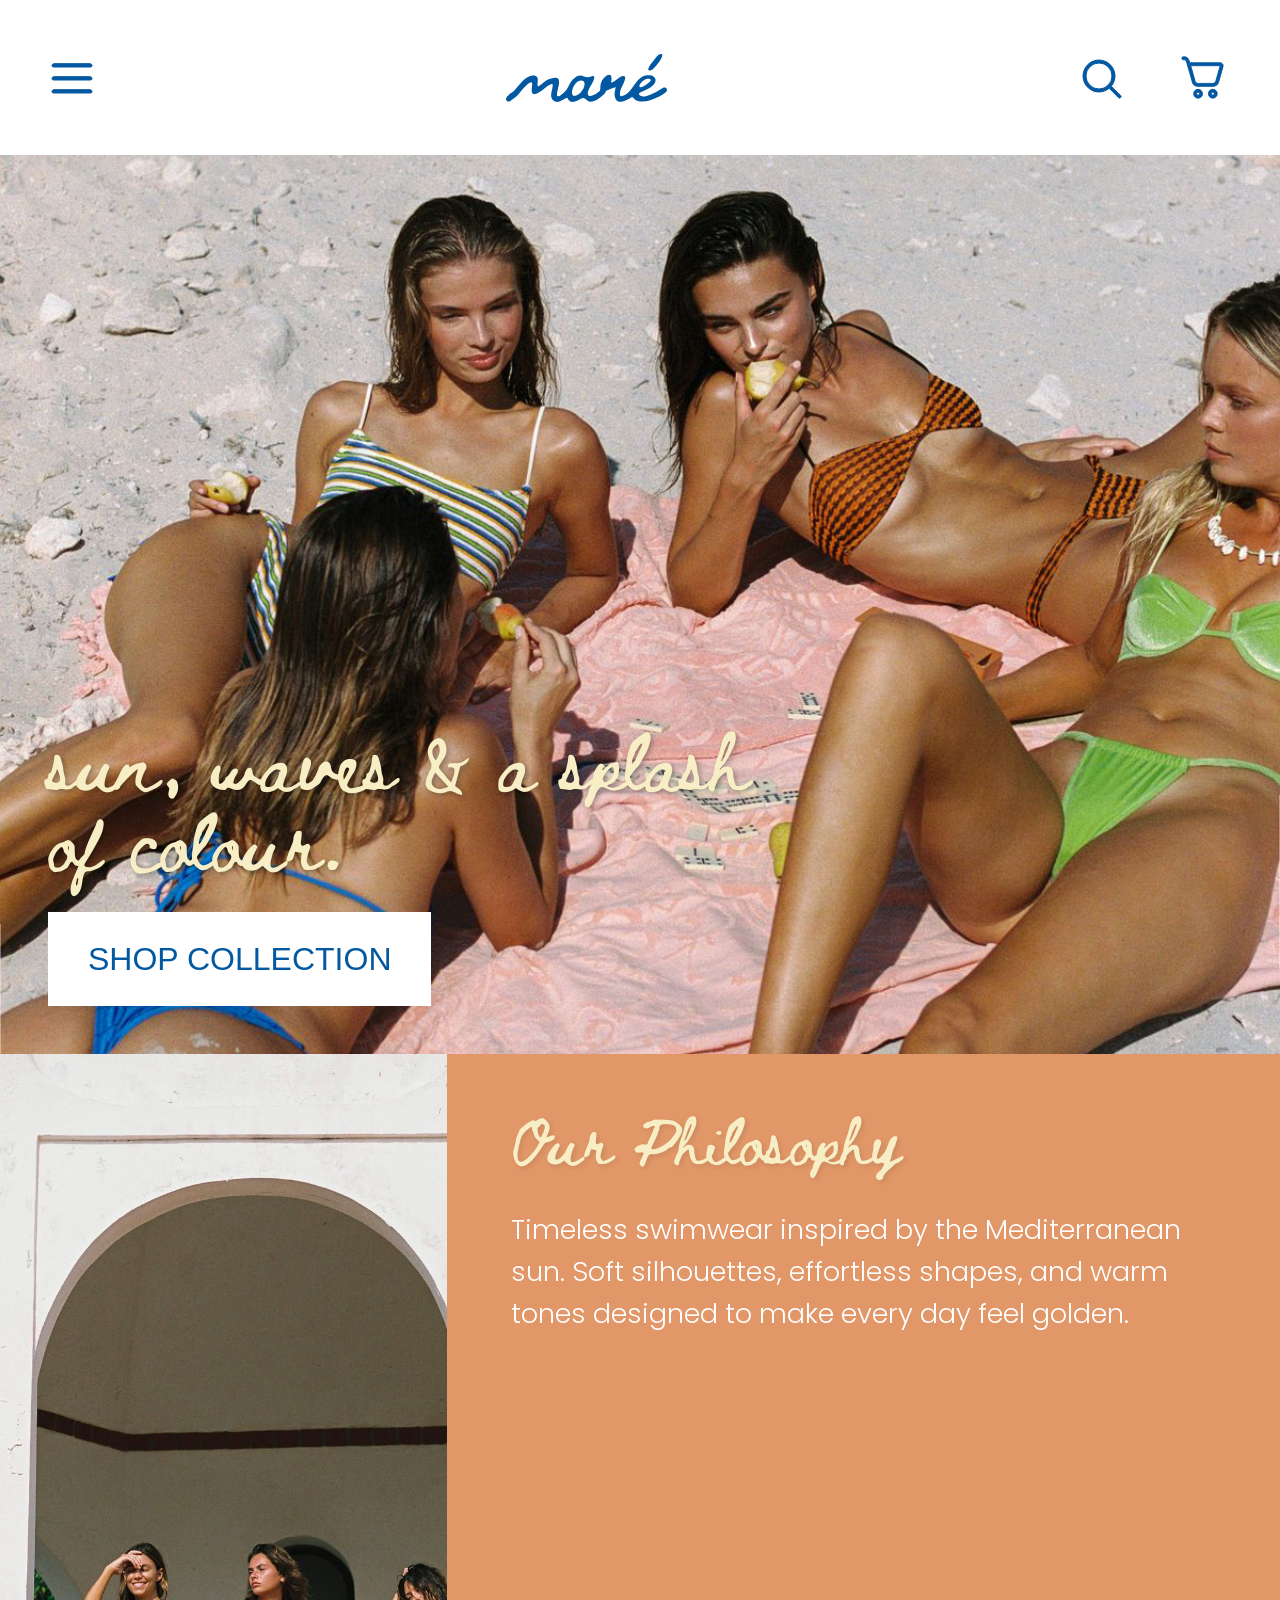
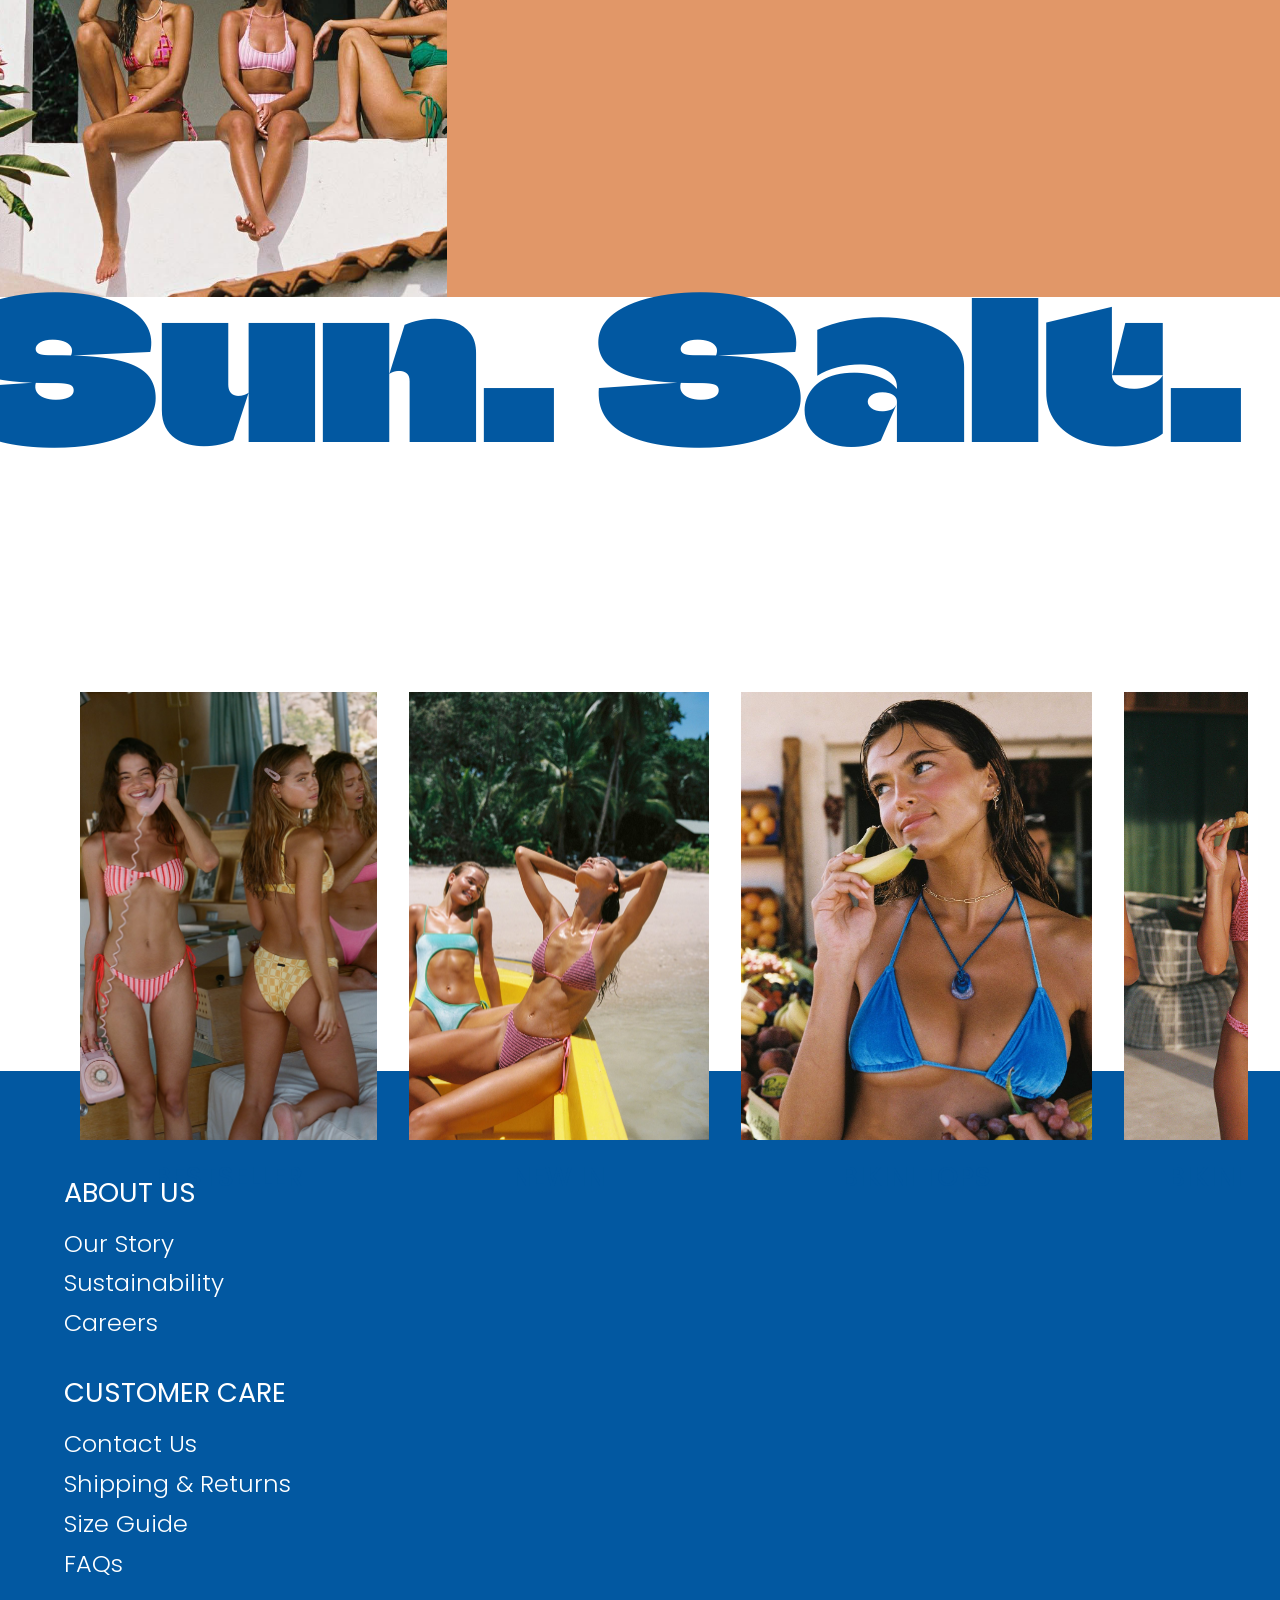
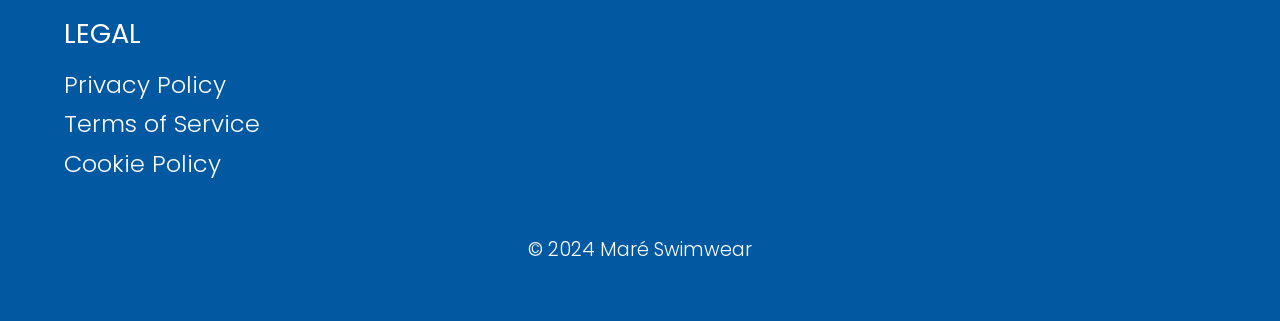
==== index.html @ b2af58e5 "fixed layout landing page + interactive burger menu" ====
<!doctype html>
<html lang="en">
  <head>
    <meta charset="UTF-8" />
    <meta name="viewport" content="width=device-width, initial-scale=1.0" />
    <title>Maré Swimwear</title>

    <!-- CSS Stylesheets -->
    <link rel="stylesheet" href="CSS/main.css" />
    <link rel="stylesheet" href="CSS/pages/home.css" />
    <link rel="stylesheet" href="CSS/pages/product.css" />
    <link rel="stylesheet" href="CSS/pages/shopping-cart.css" />
    <link rel="stylesheet" href="CSS/responsive design/tablet.css" />
    <link rel="stylesheet" href="CSS/responsive design/desktop.css" />

    <!-- JavaSript -->
    <script src="JavaScript/main.js" defer></script>

    <!-- Google Fonts -->
    <link rel="preconnect" href="https://fonts.googleapis.com" />
    <link rel="preconnect" href="https://fonts.gstatic.com" crossorigin />
    <link
      href="https://fonts.googleapis.com/css2?family=Beth+Ellen&family=Climate+Crisis:YEAR@1979&family=Poppins:ital,wght@0,100;0,200;0,300;0,400;0,500;0,600;0,700;0,800;0,900;1,100;1,200;1,300;1,400;1,500;1,600;1,700;1,800;1,900&display=swap"
      rel="stylesheet"
    />
  </head>

  <body>
    <header>
      <nav class="navigation-bar">
        <!-- left: burger menu icon -->
        <ul class="nav-left">
          <li>
            <a href="javascript:void(0)" onclick="openNav()">
              <img src="icons /burger-menu.svg" alt="menu-icon" />
            </a>
          </li>
        </ul>

        <!-- center: logo -->
        <a href="index.html" class="logo">
          <img src="Images/maré-logotype.svg" alt="logo" />
        </a>

        <!-- right: shopping cart & search function -->
        <ul class="nav-right">
          <li>
            <a href="search.html"
              ><img src="icons /search-lense.svg" alt="search-icon"
            /></a>
          </li>
          <li>
            <a href="shopping-bag.html"
              ><img
                src="icons /shopping-cart.svg"
                alt="shopping-cart-icon"
                class="shopping-cart-icon"
            /></a>
          </li>
        </ul>
      </nav>

      <!-- MENU OVERLAY https://www.w3schools.com/howto/howto_js_fullscreen_overlay.asp -->
      <div class="menu-dim-layer"></div>
      <div id="menuOverlay" class="menu-overlay">
        <!-- Close Button -->
        <a href="javascript:void(0)" class="close-nav" onclick="closeNav()">
          <img src="icons /x-icon.svg" alt="close menu" class="close-icon" />
        </a>

        <!-- Overlay Content -->
        <div class="menu-overlay-content">
          <a href="#" class="overlay-menu">NEW ARRIVALS</a>

          <a href="#" class="overlay-menu"
            >SHOP
            <img
              src="icons /chevron-down.svg"
              alt="chevron-down"
              class="chevron-toggle"
            />
          </a>
          <div class="submenu">
            <a href="#">Bikini Tops</a>
            <a href="#">Bikini Bottoms</a>
            <a href="#">Onepieces</a>
          </div>
          <a href="#" class="overlay-menu"
            >COLLECTIONS
            <img
              src="icons /chevron-down.svg"
              alt="chevron-down"
              class="chevron-toggle"
            />
          </a>
          <div class="submenu">
            <a href="#">Summer 2026</a>
            <a href="#">Beach Essetials</a>
            <a href="#">Coastal Classics</a>
          </div>
        </div>
      </div>
    </header>

    <main>
      <!-- Hero Section -->
      <section class="hero-container">
        <img
          src="Images/beach-picnic.png"
          alt="main-background"
          class="main-image"
        />
        <div class="hero-overlay">
          <h1>
            sun, waves & a splash <br />
            of colour.
          </h1>
          <button>SHOP COLLECTION</button>
        </div>
      </section>

      <!-- About Section -->
      <section class="about-section">
        <div class="about-container">
          <div class="about-image">
            <img src="Images/about-section.png" alt="about-image" />
          </div>
          <div class="about-text">
            <h2>Our Philosophy</h2>
            <p1>
              Timeless swimwear inspired by the Mediterranean sun. Soft
              silhouettes, effortless shapes, and warm tones designed to make
              every day feel golden.
            </p1>
          </div>
        </div>
      </section>

      <!-- Product Categories -->
      <section class="product-essentials">
        <h3>Sun. Salt. Serenity.</h3>
        <ul class="category-list">
          <li class="category-item">
            <a href="#" class="category-link">
              <img
                src="Images/besteseller.jpg"
                alt="bestseller"
                class="category-image"
              />
              <span class="category-title">BESTSELLER</span>
            </a>
          </li>
          <li class="category-item">
            <a href="#" class="category-link">
              <img
                src="Images/new-in.jpg"
                alt="new-in"
                class="category-image"
              />
              <span class="category-title">NEW IN</span>
            </a>
          </li>

          <li class="category-item">
            <a href="#" class="category-link">
              <img
                src="Images/bikini-top.jpg"
                alt="bikini-tops"
                class="category-image"
              />
              <span class="category-title">BIKINI TOPS</span>
            </a>
          </li>

          <li class="category-item">
            <a href="#" class="category-link">
              <img
                src="Images/bikini-bottom.jpg"
                alt="bikini-bottoms"
                class="category-image"
              />
              <span class="category-title">BIKINI BOTTOMS</span>
            </a>
          </li>

          <li class="category-item">
            <a href="#" class="category-link">
              <img
                src="Images/onepiece.jpg"
                alt="onepieces"
                class="category-image"
              />
              <span class="category-title">ONEPIECES</span>
            </a>
          </li>
        </ul>
      </section>
    </main>

    <footer>
      <!-- Footer Menu -->
      <section class="footer-menu">
        <h4>ABOUT US</h4>
        <ul class="footer-links">
          <li><a href="#">Our Story</a></li>
          <li><a href="#">Sustainability</a></li>
          <li><a href="#">Careers</a></li>
        </ul>

        <h5>CUSTOMER CARE</h5>
        <ul class="footer-links">
          <li><a href="#">Contact Us</a></li>
          <li><a href="#">Shipping & Returns</a></li>
          <li><a href="#">Size Guide</a></li>
          <li><a href="#">FAQs</a></li>
        </ul>

        <h6>LEGAL</h6>
        <ul class="footer-links">
          <li><a href="#">Privacy Policy</a></li>
          <li><a href="#">Terms of Service</a></li>
          <li><a href="#">Cookie Policy</a></li>
        </ul>
      </section>

      <!-- Copyrights -->
      <section class="copyright-section">
        <p>&copy; 2024 Maré Swimwear</p>
      </section>
    </footer>
  </body>
</html>
---- CSS/main.css ----
/* TYPEPOGRAPHY */
body {
  font-family: "Poppins", sans-serif;
  font-weight: 300;
  font-style: normal;
  padding: 0;
  margin: 0;
  font-size: 1.7rem;
}

/* headings */
h1,
h2 {
  font-family: "Beth Ellen", cursive;
  font-weight: 400;
  font-style: normal;
  color: #f7eec5;
  font-size: 3rem;
}

h3 {
  font-family: "climate crisis";
  font-weight: 400;
  font-style: normal;
  color: #0258a1;
  font-size: 15vw;
  left: -6.3vw;
  position: relative;
  text-align: center;
  text-wrap: nowrap;
}

h4,
h5,
h6 {
  font-family: "Poppins", sans-serif;
  font-weight: 400;
  font-style: normal;
  font-size: 1.7rem;
  margin-bottom: 0.75rem;
}

h5,
h6 {
  margin-top: 2rem;
}
/* BUTTON STYLES */
button {
  padding: 1.8rem 2.5rem;
  font-size: 2rem;
  background-color: #ffffff;
  color: #0258a1;
  font-weight: 500;
  border-style: none;
}

button:hover {
  background-color: #0258a1;
  color: #ffffff;
  transition: 0.2s ease-in;
}

/* HEADER SECTION */
header {
  background-color: #ffffff;
  padding: 0;
  margin: 0;
  position: sticky;
  top: 0;
  z-index: 100; /* ensures header stays on top of other content when scrolling */
}

/* NAVIGATION MENU */
.navigation-bar {
  display: flex;
  justify-content: space-between;
  align-items: center;
  background-color: #ffffff;
  padding: 3rem 3rem;
}
/* menu overlay */
.menu-overlay {
  position: fixed;
  width: 0; /* start: not visible */
  height: 100%;
  top: 0;
  left: 0;
  background-color: white; /* background turns dark */
  transition: 0.4s; /* smooth slide */
  z-index: 1000; /* keeps overlay over content */
  overflow-x: hidden;
  padding-top: 3rem;
}
.menu-overlay.open {
  width: 35vw;
  height: 100%;
}
/* dim layer when menu opened */
.menu-dim-layer {
  position: fixed;
  top: 0;
  left: 0;
  width: 100%;
  height: 100%;
  background-color: rgba(255, 255, 255, 0.8);
  z-index: 900;
  opacity: 0;
  transition: opacity 0.3s ease-in-out;
  pointer-events: none;
}
.menu-dim-layer.active {
  opacity: 1;
}

.menu-overlay-content a {
  display: flex;
  justify-content: left;
  gap: 0.5rem;
  color: #0258a1;
  font-size: 2rem;
  text-decoration: none;
  text-align: none;
  margin-left: 4rem;
  margin-top: 1.2rem;
  transition: color 0.2s ease-in-out;
}
.submenu {
  display: none;
  margin-left: 2rem;
}

.submenu.open {
  display: block;
}

.chevron-toggle {
  transition: transform 0.3s ease;
  transform: rotate(0deg);
}

.chevron-toggle.chevron-up {
  transform: rotate(180deg);
}

.submenu a {
  font-size: 1.7rem;
}
.close-nav {
  position: absolute;
  top: 2rem;
  right: 2rem;
}

.close-icon {
  width: 2rem;
  height: 2rem;
}

/* LOGO */
.logo {
  display: flex;
  align-items: center;
}
.logo img {
  height: 3rem;
}

.nav-left,
.nav-right {
  list-style-type: none;
  align-items: center;
  display: flex;
  margin: 0;
  padding: 0;
}

.nav-right {
  gap: 3rem;
}

/* icon size */
nav ul li a img {
  height: 3rem;
  width: 3rem;
  display: block;
}

.shopping-cart-icon {
  height: 3.7rem;
  width: 3.7rem;
}

/* FOOTER SECTION */
footer {
  background-color: #0258a1;
  color: #ffffff;
  display: flex;
  flex-direction: column;
  padding: 5%;
  text-align: justify;
  font-size: 1.4rem;
}

/* footer links */
.footer-links {
  list-style-type: none;
  padding: 0;
  margin: 0.5rem 0;
  font-size: 1.5rem;
}
.footer-links li {
  margin: 0.3rem 0;
}
.footer-links a {
  color: #ffffff;
  text-decoration: none;
}
.footer-links a:hover {
  color: #e19768;
  transition: 0.2s ease-in;
}

/* copyright section */
.copyright-section {
  display: flex;
  justify-content: center;
  align-items: center;
  margin-top: 3vh;
  margin-bottom: -3vh;
  font-size: 1.2rem;
  color: #ffffff;
}
---- CSS/pages/home.css ----
/* HERO SECTION */
.hero-container {
  position: relative;
  width: 100vw;
  height: auto;
}

.hero-container img {
  width: 100%;
  height: auto;
  object-fit: cover;
  display: block;
}

/* Hero text overlay */
.hero-overlay {
  position: absolute;
  bottom: 3rem;
  left: 3rem;
  display: flex;
  flex-direction: column;
  align-items: flex-start;
}
.hero-overlay h1 {
  font-size: 3.7rem;
  margin-top: 0;
  margin-bottom: 2rem;
  line-height: 5rem;
  text-shadow: 2px 2px 5px rgba(0, 0, 0, 0.3);
}

/* ABOUT SECTION */
.about-section {
  background-color: #e19768;
  text-align: left;
  color: #ffffff;
}
.about-container {
  display: flex;
  flex-direction: row;
  gap: 2rem;
  flex-wrap: nowrap;
  height: 843px;
}

.about-image img {
  width: 100%;
  height: 100%;
  display: block;
  object-fit: cover;
}

.about-text {
  display: flex;
  flex-direction: column;
  width: 69%;
  margin: 2rem 4rem 2rem 2rem;
}

.about-text h2 {
  margin-top: 0;
  margin-bottom: 1rem;
  font-size: 3rem;
  text-shadow: 2px 2px 5px rgba(0, 0, 0, 0.1);
}

.about-text p {
  font-size: 2rem;
  line-height: 1.4rem;
}

/* PRODUCT ESSENTIALS SECTION */
.product-essentials {
  padding: 0 2rem;
  height: 834px;
}
.product-essentials h3 {
  text-align: center;
  margin-top: -3.75rem;
  z-index: 10;
}
.category-list {
  display: flex;
  flex-direction: row;
  align-items: center;
  gap: 1rem;

  overflow-x: auto;
  scroll-behavior: smooth; /* adds horizontal scroll behaviour */
}

.category-item img {
  width: auto;
  height: 28rem;
  margin: 0.5rem;
}

/* category items */
.category-item {
  text-align: center;
  list-style: none;
  flex: 0 0 auto;
}

/* category item subheads */
.category-item a {
  text-decoration: none;
  color: #0258a1;
  font-weight: 500;
  font-size: 1.7rem;

  display: flex;
  flex-direction: column;
  align-items: center;
  text-align: center;
}
.category-item a:hover {
  color: #e19768;
  text-decoration: none;
  transition: 0.2s ease-in;
}

.category-title {
  margin-top: 0.5rem;
  display: block;
}
---- CSS/responsive design/tablet.css ----
/* @media screen and (max-width: 768px) {
}
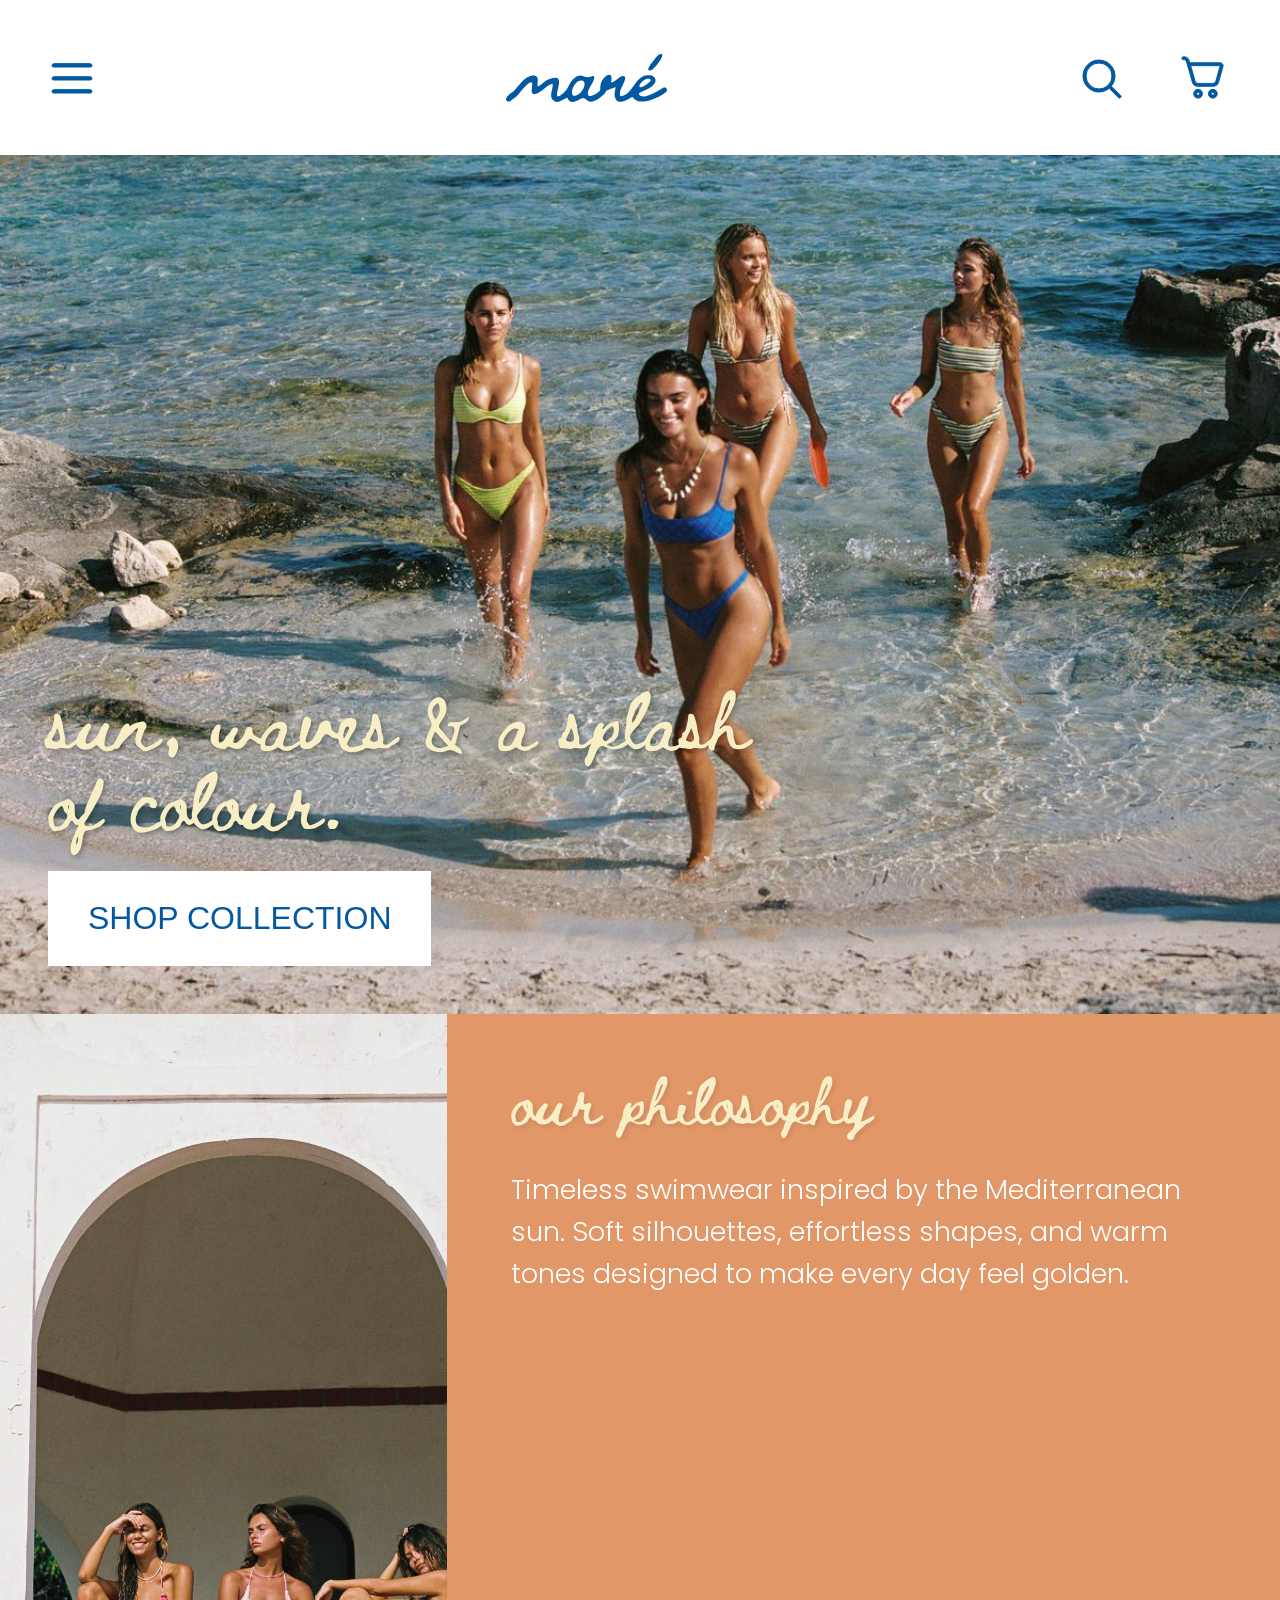
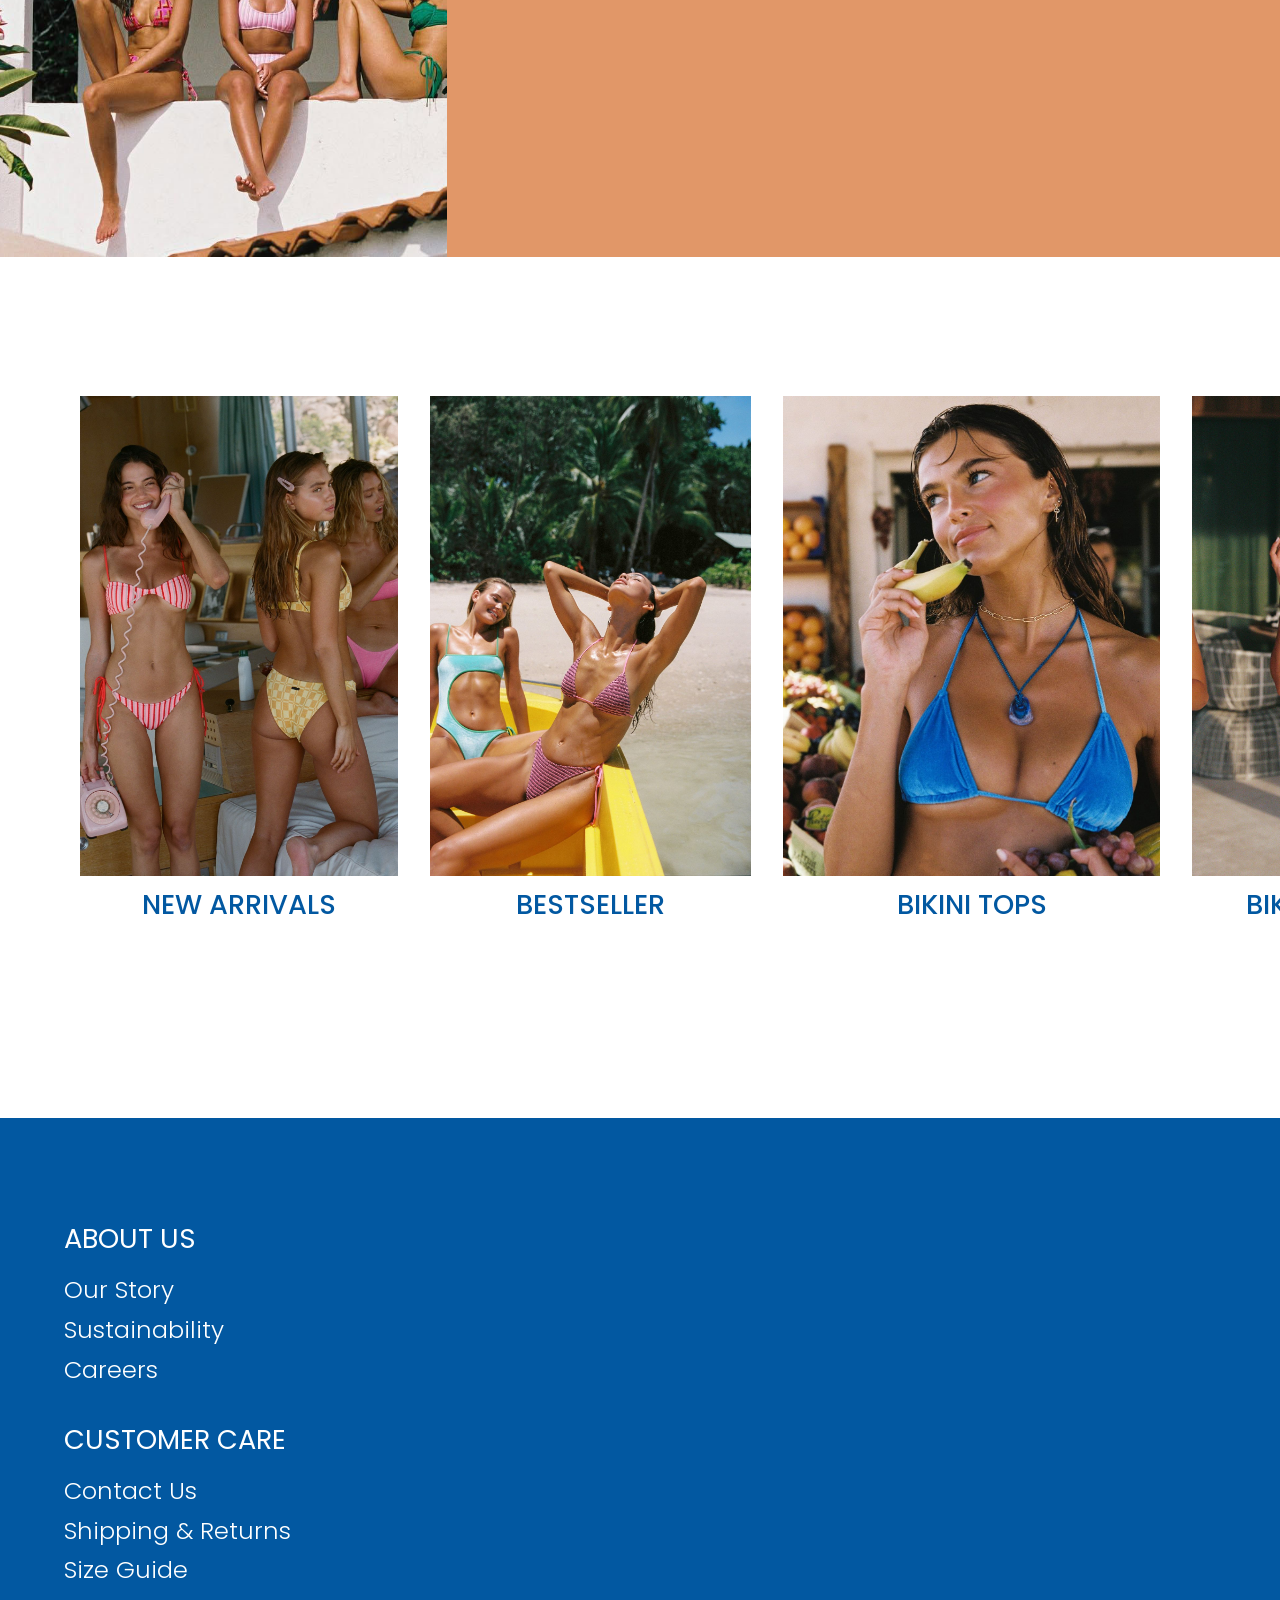
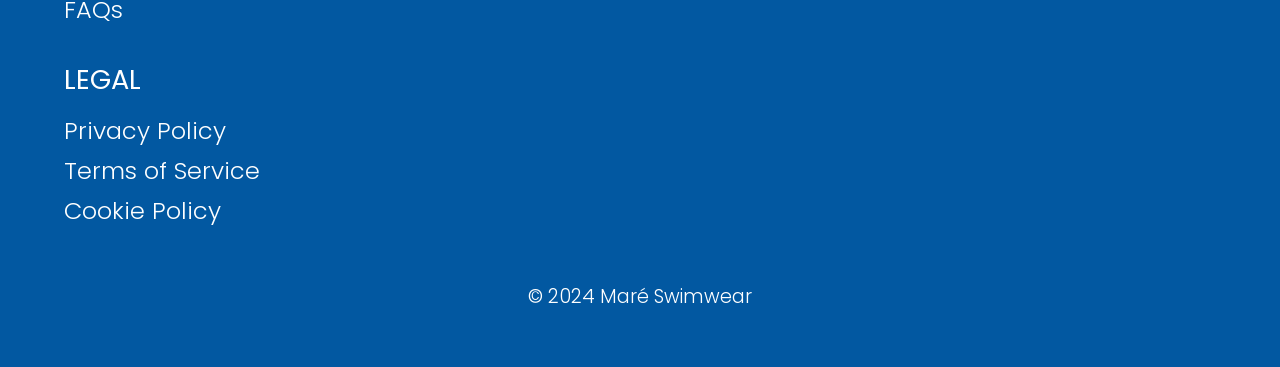
==== commit 99a4f7d3: "h3 deleted for simpler design" ====
--- a/index.html
+++ b/index.html
@@ -71,7 +71,7 @@
         <!-- Overlay Content -->
         <div class="menu-overlay-content">
           <a href="#" class="overlay-menu">NEW ARRIVALS</a>
-
+          <a href="#" class="overlay-menu">BESTSELLER</a>
           <a href="#" class="overlay-menu"
             >SHOP
             <img
@@ -106,7 +106,7 @@
       <!-- Hero Section -->
       <section class="hero-container">
         <img
-          src="Images/beach-picnic.png"
+          src="Images/hero-section3.jpg"
           alt="main-background"
           class="main-image"
         />
@@ -126,7 +126,7 @@
             <img src="Images/about-section.png" alt="about-image" />
           </div>
           <div class="about-text">
-            <h2>Our Philosophy</h2>
+            <h2>our philosophy</h2>
             <p1>
               Timeless swimwear inspired by the Mediterranean sun. Soft
               silhouettes, effortless shapes, and warm tones designed to make
@@ -138,18 +138,7 @@
 
       <!-- Product Categories -->
       <section class="product-essentials">
-        <h3>Sun. Salt. Serenity.</h3>
         <ul class="category-list">
-          <li class="category-item">
-            <a href="#" class="category-link">
-              <img
-                src="Images/besteseller.jpg"
-                alt="bestseller"
-                class="category-image"
-              />
-              <span class="category-title">BESTSELLER</span>
-            </a>
-          </li>
           <li class="category-item">
             <a href="#" class="category-link">
               <img
@@ -157,7 +146,17 @@
                 alt="new-in"
                 class="category-image"
               />
-              <span class="category-title">NEW IN</span>
+              <span class="category-title">NEW ARRIVALS</span>
+            </a>
+          </li>
+          <li class="category-item">
+            <a href="#" class="category-link">
+              <img
+                src="Images/bestseller.jpg"
+                alt="bestseller"
+                class="category-image"
+              />
+              <span class="category-title">BESTSELLER</span>
             </a>
           </li>
 
--- a/CSS/main.css
+++ b/CSS/main.css
@@ -16,18 +16,6 @@
   font-style: normal;
   color: #f7eec5;
   font-size: 3rem;
-}
-
-h3 {
-  font-family: "climate crisis";
-  font-weight: 400;
-  font-style: normal;
-  color: #0258a1;
-  font-size: 15vw;
-  left: -6.3vw;
-  position: relative;
-  text-align: center;
-  text-wrap: nowrap;
 }
 
 h4,
--- a/CSS/pages/home.css
+++ b/CSS/pages/home.css
@@ -72,13 +72,10 @@
 /* PRODUCT ESSENTIALS SECTION */
 .product-essentials {
   padding: 0 2rem;
+  width: 100vw;
   height: 834px;
 }
-.product-essentials h3 {
-  text-align: center;
-  margin-top: -3.75rem;
-  z-index: 10;
-}
+
 .category-list {
   display: flex;
   flex-direction: row;
@@ -91,8 +88,12 @@
 
 .category-item img {
   width: auto;
-  height: 28rem;
-  margin: 0.5rem;
+  height: 30rem;
+  margin-left: 0.5rem;
+  margin-right: 0.5rem;
+  margin-top: 7rem;
+  align-items: center;
+  align-content: center;
 }
 
 /* category items */
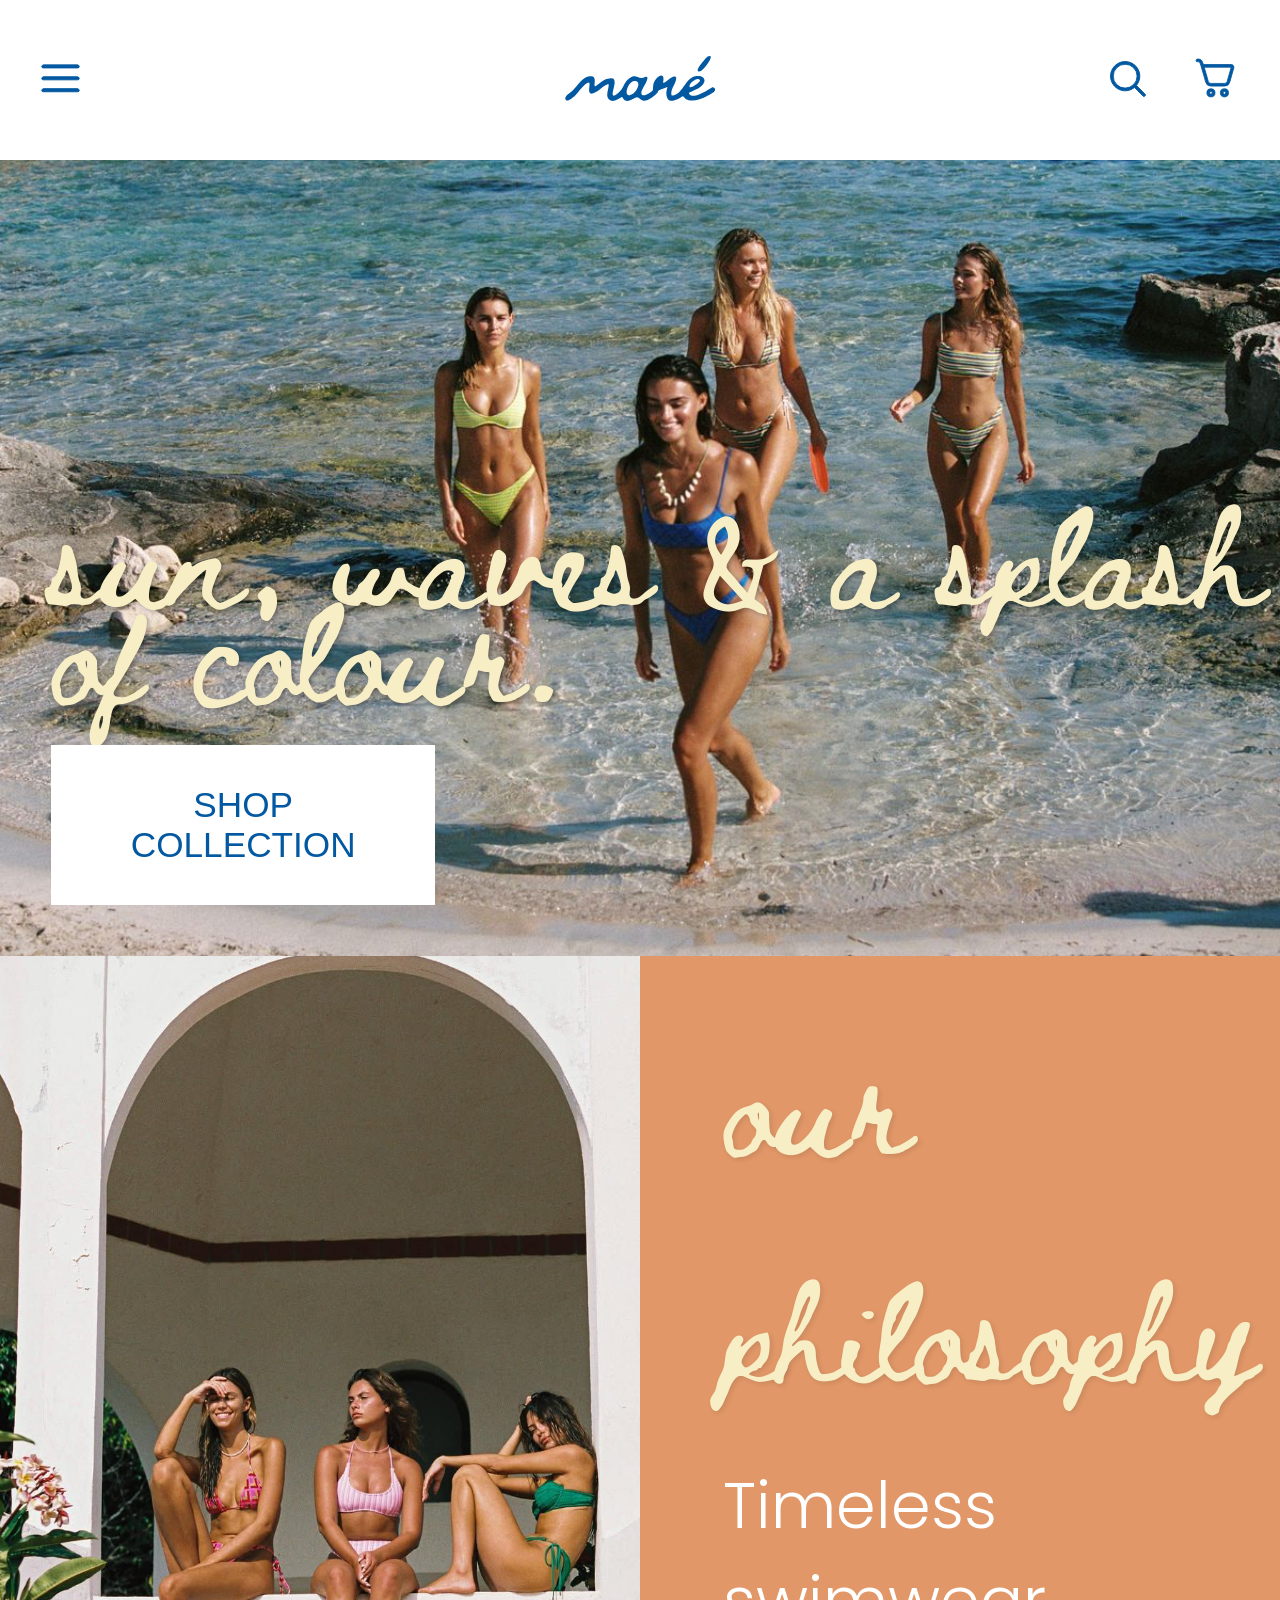
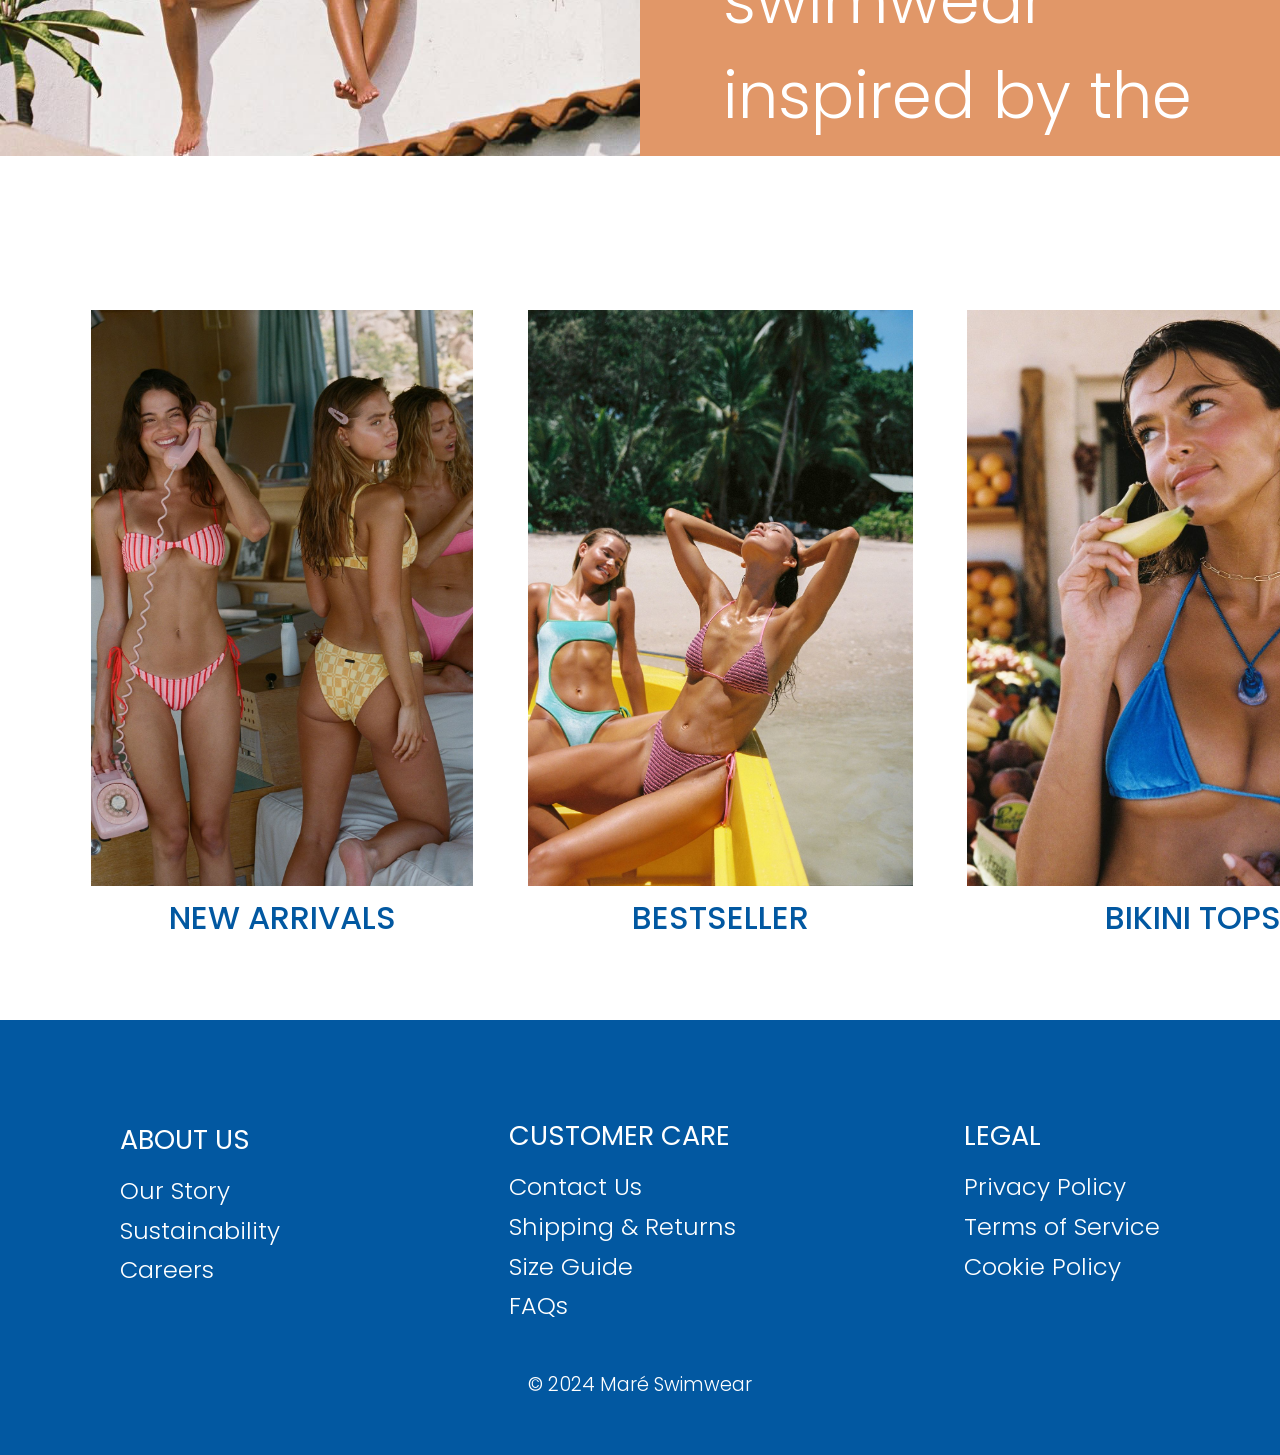
==== commit b04dca8f: "fixed footer layout" ====
--- a/index.html
+++ b/index.html
@@ -8,7 +8,7 @@
     <!-- CSS Stylesheets -->
     <link rel="stylesheet" href="CSS/main.css" />
     <link rel="stylesheet" href="CSS/pages/home.css" />
-    <link rel="stylesheet" href="CSS/pages/product.css" />
+    <link rel="stylesheet" href="CSS/pages/bestseller.css" />
     <link rel="stylesheet" href="CSS/pages/shopping-cart.css" />
     <link rel="stylesheet" href="CSS/responsive design/tablet.css" />
     <link rel="stylesheet" href="CSS/responsive design/desktop.css" />
@@ -25,7 +25,7 @@
     />
   </head>
 
-  <body>
+  <body class="landing-page">
     <header>
       <nav class="navigation-bar">
         <!-- left: burger menu icon -->
@@ -50,7 +50,7 @@
             /></a>
           </li>
           <li>
-            <a href="shopping-bag.html"
+            <a href="shopping-cart.html"
               ><img
                 src="icons /shopping-cart.svg"
                 alt="shopping-cart-icon"
@@ -71,7 +71,7 @@
         <!-- Overlay Content -->
         <div class="menu-overlay-content">
           <a href="#" class="overlay-menu">NEW ARRIVALS</a>
-          <a href="#" class="overlay-menu">BESTSELLER</a>
+          <a href="bestseller.html" class="overlay-menu">BESTSELLER</a>
           <a href="#" class="overlay-menu"
             >SHOP
             <img
@@ -150,7 +150,7 @@
             </a>
           </li>
           <li class="category-item">
-            <a href="#" class="category-link">
+            <a href="bestseller.html" class="category-link">
               <img
                 src="Images/bestseller.jpg"
                 alt="bestseller"
@@ -199,27 +199,33 @@
     <footer>
       <!-- Footer Menu -->
       <section class="footer-menu">
-        <h4>ABOUT US</h4>
-        <ul class="footer-links">
-          <li><a href="#">Our Story</a></li>
-          <li><a href="#">Sustainability</a></li>
-          <li><a href="#">Careers</a></li>
-        </ul>
-
-        <h5>CUSTOMER CARE</h5>
-        <ul class="footer-links">
-          <li><a href="#">Contact Us</a></li>
-          <li><a href="#">Shipping & Returns</a></li>
-          <li><a href="#">Size Guide</a></li>
-          <li><a href="#">FAQs</a></li>
-        </ul>
-
-        <h6>LEGAL</h6>
-        <ul class="footer-links">
-          <li><a href="#">Privacy Policy</a></li>
-          <li><a href="#">Terms of Service</a></li>
-          <li><a href="#">Cookie Policy</a></li>
-        </ul>
+        <div class="footer-column">
+          <h4>ABOUT US</h4>
+          <ul class="footer-links">
+            <li><a href="#">Our Story</a></li>
+            <li><a href="#">Sustainability</a></li>
+            <li><a href="#">Careers</a></li>
+          </ul>
+        </div>
+
+        <div class="footer-column">
+          <h5>CUSTOMER CARE</h5>
+          <ul class="footer-links">
+            <li><a href="#">Contact Us</a></li>
+            <li><a href="#">Shipping & Returns</a></li>
+            <li><a href="#">Size Guide</a></li>
+            <li><a href="#">FAQs</a></li>
+          </ul>
+        </div>
+
+        <div class="footer-column">
+          <h6>LEGAL</h6>
+          <ul class="footer-links">
+            <li><a href="#">Privacy Policy</a></li>
+            <li><a href="#">Terms of Service</a></li>
+            <li><a href="#">Cookie Policy</a></li>
+          </ul>
+        </div>
       </section>
 
       <!-- Copyrights -->
--- a/CSS/main.css
+++ b/CSS/main.css
@@ -5,7 +5,8 @@
   font-style: normal;
   padding: 0;
   margin: 0;
-  font-size: 1.7rem;
+  font-size: 5vw;
+  overflow-x: hidden;
 }
 
 /* headings */
@@ -15,7 +16,17 @@
   font-weight: 400;
   font-style: normal;
   color: #f7eec5;
-  font-size: 3rem;
+  font-size: 9vw;
+}
+
+h3 {
+  font-family: "Poppins", sans-serif;
+  font-weight: 700;
+  font-style: normal;
+  padding: 0;
+  margin: 0;
+  font-size: 14vw;
+  color: #ffffff;
 }
 
 h4,
@@ -24,8 +35,8 @@
   font-family: "Poppins", sans-serif;
   font-weight: 400;
   font-style: normal;
-  font-size: 1.7rem;
-  margin-bottom: 0.75rem;
+  font-size: 3vh;
+  margin-bottom: 0.5rem;
 }
 
 h5,
@@ -34,7 +45,10 @@
 }
 /* BUTTON STYLES */
 button {
-  padding: 1.8rem 2.5rem;
+  display: inline-block;
+  max-width: 22rem;
+  min-width: 20rem;
+  padding: 2rem 2.5rem;
   font-size: 2rem;
   background-color: #ffffff;
   color: #0258a1;
@@ -61,10 +75,10 @@
 /* NAVIGATION MENU */
 .navigation-bar {
   display: flex;
+  position: relative;
   justify-content: space-between;
   align-items: center;
   background-color: #ffffff;
-  padding: 3rem 3rem;
 }
 /* menu overlay */
 .menu-overlay {
@@ -80,7 +94,7 @@
   padding-top: 3rem;
 }
 .menu-overlay.open {
-  width: 35vw;
+  width: 40%;
   height: 100%;
 }
 /* dim layer when menu opened */
@@ -105,7 +119,7 @@
   justify-content: left;
   gap: 0.5rem;
   color: #0258a1;
-  font-size: 2rem;
+  font-size: 5.5vw;
   text-decoration: none;
   text-align: none;
   margin-left: 4rem;
@@ -124,6 +138,9 @@
 .chevron-toggle {
   transition: transform 0.3s ease;
   transform: rotate(0deg);
+  width: 3vw;
+  height: 3vw;
+  margin-top: 0.7vw;
 }
 
 .chevron-toggle.chevron-up {
@@ -131,7 +148,7 @@
 }
 
 .submenu a {
-  font-size: 1.7rem;
+  font-size: 4.75vw;
 }
 .close-nav {
   position: absolute;
@@ -140,17 +157,18 @@
 }
 
 .close-icon {
-  width: 2rem;
-  height: 2rem;
+  width: 2vw;
+  height: 2vw;
 }
 
 /* LOGO */
 .logo {
-  display: flex;
-  align-items: center;
+  position: absolute;
+  left: 50%;
+  transform: translateX(-50%);
 }
 .logo img {
-  height: 3rem;
+  height: 4vw;
 }
 
 .nav-left,
@@ -162,20 +180,16 @@
   padding: 0;
 }
 
-.nav-right {
-  gap: 3rem;
-}
-
 /* icon size */
 nav ul li a img {
-  height: 3rem;
-  width: 3rem;
+  height: 4vw;
+  width: 4vw;
   display: block;
 }
 
 .shopping-cart-icon {
-  height: 3.7rem;
-  width: 3.7rem;
+  height: 4.7vw;
+  width: 4.7vw;
 }
 
 /* FOOTER SECTION */
@@ -186,14 +200,28 @@
   flex-direction: column;
   padding: 5%;
   text-align: justify;
-  font-size: 1.4rem;
+  font-size: 3vh;
+}
+
+.footer-menu {
+  display: flex;
+  flex-direction: row;
+  justify-content: space-between;
+  margin-bottom: 2.5vh;
+}
+
+.footer-column {
+  display: flex;
+  flex-direction: column;
+  margin-left: 3.5rem;
+  margin-right: 3.5rem;
 }
 
 /* footer links */
 .footer-links {
   list-style-type: none;
   padding: 0;
-  margin: 0.5rem 0;
+  margin: 0;
   font-size: 1.5rem;
 }
 .footer-links li {
@@ -213,7 +241,6 @@
   display: flex;
   justify-content: center;
   align-items: center;
-  margin-top: 3vh;
   margin-bottom: -3vh;
   font-size: 1.2rem;
   color: #ffffff;
--- a/CSS/pages/home.css
+++ b/CSS/pages/home.css
@@ -1,7 +1,7 @@
 /* HERO SECTION */
 .hero-container {
   position: relative;
-  width: 100vw;
+  width: 100%;
   height: auto;
 }
 
@@ -13,19 +13,18 @@
 }
 
 /* Hero text overlay */
-.hero-overlay {
+.landing-page .hero-overlay {
   position: absolute;
-  bottom: 3rem;
-  left: 3rem;
+  bottom: 5vw;
+  left: 5vw;
   display: flex;
   flex-direction: column;
   align-items: flex-start;
 }
-.hero-overlay h1 {
-  font-size: 3.7rem;
+.landing-page .hero-overlay h1 {
   margin-top: 0;
-  margin-bottom: 2rem;
-  line-height: 5rem;
+  margin-bottom: 3.7vw;
+  line-height: 6.5vw;
   text-shadow: 2px 2px 5px rgba(0, 0, 0, 0.3);
 }
 
@@ -38,42 +37,40 @@
 .about-container {
   display: flex;
   flex-direction: row;
-  gap: 2rem;
+  gap: 4vw;
   flex-wrap: nowrap;
-  height: 843px;
+  height: 70vw;
 }
 
 .about-image img {
-  width: 100%;
+  width: 50vw;
   height: 100%;
   display: block;
   object-fit: cover;
+  object-position: center;
 }
 
 .about-text {
   display: flex;
   flex-direction: column;
-  width: 69%;
   margin: 2rem 4rem 2rem 2rem;
 }
 
 .about-text h2 {
   margin-top: 0;
   margin-bottom: 1rem;
-  font-size: 3rem;
   text-shadow: 2px 2px 5px rgba(0, 0, 0, 0.1);
 }
 
 .about-text p {
-  font-size: 2rem;
   line-height: 1.4rem;
 }
 
 /* PRODUCT ESSENTIALS SECTION */
 .product-essentials {
   padding: 0 2rem;
-  width: 100vw;
-  height: 834px;
+  width: 100%;
+  height: 70vw;
 }
 
 .category-list {
@@ -88,10 +85,10 @@
 
 .category-item img {
   width: auto;
-  height: 30rem;
-  margin-left: 0.5rem;
-  margin-right: 0.5rem;
-  margin-top: 7rem;
+  height: 55vw;
+  margin-left: 1.5vw;
+  margin-right: 1.5vw;
+  margin-top: 6vw;
   align-items: center;
   align-content: center;
 }
--- a/CSS/pages/bestseller.css
+++ b/CSS/pages/bestseller.css
@@ -0,0 +1,99 @@
+/* HERO SECTION */
+.bestseller-page .hero-container {
+  position: relative;
+  width: 100%;
+}
+.bestseller-page .hero-overlay {
+  position: absolute;
+  top: 0;
+  left: 0;
+  width: 100%;
+  height: 100%;
+
+  display: flex;
+  justify-content: center;
+  align-items: flex-end;
+}
+
+.bestseller-page .hero-overlay h3 {
+  margin-bottom: 5vw;
+}
+/* PRODUCT DISPLAY SECTION */
+.product-grid {
+  display: grid;
+  grid-template-columns: repeat(auto-fit, minmax(500px, 1fr));
+  gap: 5rem;
+  padding: 5rem;
+}
+
+.product-display {
+  display: flex;
+  flex-direction: column;
+  align-items: center;
+}
+
+.product-image {
+  position: relative;
+  width: 100%;
+  overflow: hidden;
+}
+
+/* Product Images */
+.product-image img {
+  width: 100%;
+  height: auto;
+  display: block;
+  transition: opacity 0.4s ease;
+}
+
+/* Hover Images */
+.product-image img.back {
+  position: absolute;
+}
+/* Icon Product Image */
+.add-to-basket-icon {
+  position: absolute;
+  top: 2rem;
+  right: 2rem;
+  width: 3.2rem;
+  height: 3.2rem;
+}
+/* Icon Product Image Hover */
+.add-to-basket-icon img.back {
+  opacity: 0;
+}
+/* Hover: Switch Images & Icons */
+.product-image:hover img.front {
+  opacity: 0;
+}
+.product-image:hover img.back {
+  opacity: 1;
+}
+.product-image:hover .add-to-basket-icon img.front {
+  opacity: 0;
+}
+
+.product-image:hover .add-to-basket-icon img.back {
+  opacity: 1;
+}
+/* Product Details */
+.product-info {
+  width: 100%;
+  margin-top: 0.8rem;
+  text-align: left;
+}
+
+.product-name {
+  color: #0258a1;
+  font-size: clamp(
+    2.5rem,
+    2.5vw,
+    3rem
+  ); /* adjusts to image size (min,preferred,max)*/
+  margin-bottom: 0.3rem;
+}
+
+.product-price {
+  color: #0258a1;
+  font-size: clamp(2rem, 2vw, 2.5rem);
+}
--- a/CSS/responsive design/tablet.css
+++ b/CSS/responsive design/tablet.css
@@ -1,2 +1,115 @@
-/* @media screen and (max-width: 768px) {
+/* MAIN */
+@media (min-width: 1200px) {
+  button {
+    padding: 2.5rem 3rem;
+    font-size: 2.2rem;
+    max-width: 24rem;
+    min-width: 22rem;
+  }
 }
+
+/* Navigation Bar */
+@media (min-width: 700px) {
+  .navigation-bar {
+    padding: 5vw 3.5vw 5vw 3.5vw;
+  }
+  .nav-right {
+    gap: 3vw;
+  }
+}
+@media (min-width: 1200px) {
+  .navigation-bar {
+    padding: 4vw 3vw 4vw 3vw;
+  }
+  .nav-right {
+    gap: 3vw;
+  }
+  nav ul li a img {
+    height: 3.5vw;
+    width: 3.5vw;
+  }
+
+  .shopping-cart-icon {
+    height: 4.2vw;
+    width: 4.2vw;
+  }
+  .logo img {
+    height: 3.5vw;
+  }
+}
+/* Menu */
+
+/* LANDING PAGE */
+/* hero section */
+@media (min-width: 700px) {
+  .hero-container img {
+    object-position: center 2px;
+    height: 70vw;
+  }
+}
+@media (min-width: 1200px) {
+  .hero-container img {
+    object-position: center 4px;
+    height: 62.5vw;
+  }
+  .landing-page .hero-overlay h1 {
+    font-size: 8vw;
+    line-height: 7.5vw;
+  }
+  .landing-page .hero-overlay {
+    bottom: 4vw;
+    left: 4vw;
+  }
+}
+/* About Section */
+@media (min-width: 1200px) {
+  .about-container {
+    height: 62.5vw;
+  }
+  .about-image img {
+    object-position: center 90%;
+  }
+  .about-text h2 {
+    font-size: 8vw;
+  }
+  .about-text p {
+    font-size: 3.5vw;
+  }
+}
+/* Category Section */
+@media (min-width: 1200px) {
+  .product-essentials {
+    height: 62.5vw;
+  }
+  .category-item img {
+    height: 45vw;
+    margin-top: 7vw;
+  }
+  .category-item a {
+    font-size: 2rem;
+  }
+}
+
+/* BESTSELLER PAGE */
+@media (min-width: 1200px) {
+  .bestseller-page .hero-container img {
+    object-position: center 7px;
+    height: 62.5vw;
+  }
+
+  .bestseller-page .hero-overlay h3 {
+    font-size: 13vw;
+  }
+}
+/* product pictures */
+@media (min-width: 700px) {
+  .product-grid {
+    grid-template-columns: repeat(1, 1fr);
+  }
+}
+
+@media (min-width: 1200px) {
+  .product-grid {
+    grid-template-columns: repeat(2, 1fr);
+  }
+}
--- a/CSS/responsive design/desktop.css
+++ b/CSS/responsive design/desktop.css
@@ -0,0 +1,164 @@
+/* MAIN */
+
+/* Navigation Bar */
+@media (min-width: 1700px) {
+  .navigation-bar {
+    padding: 3vw 2.5vw 3vw 2.5vw;
+  }
+  .nav-right {
+    gap: 2vw;
+  }
+  nav ul li a img {
+    height: 3vw;
+    width: 3vw;
+  }
+
+  .shopping-cart-icon {
+    height: 3.7vw;
+    width: 3.7vw;
+  }
+  .logo img {
+    height: 3vw;
+  }
+}
+@media (min-width: 2200px) {
+  .navigation-bar {
+    padding: 2.5vw 2vw 2.5vw 2vw;
+  }
+  .nav-right {
+    gap: 2vw;
+  }
+  nav ul li a img {
+    height: 2.5vw;
+    width: 2.5vw;
+  }
+
+  .shopping-cart-icon {
+    height: 3.2vw;
+    width: 3.2vw;
+  }
+  .logo img {
+    height: 2.5vw;
+  }
+}
+
+/* LANDING PAGE */
+/* hero section */
+@media (min-width: 1700px) {
+  .hero-container img {
+    object-position: center 6px;
+    height: 55vw;
+  }
+  .landing-page .hero-overlay h1 {
+    font-size: 7vw;
+    line-height: 6.5vw;
+  }
+  .landing-page .hero-overlay {
+    bottom: 3vw;
+    left: 3vw;
+  }
+}
+
+@media (min-width: 2200px) {
+  .hero-container img {
+    object-position: center 8px;
+    height: 47.5vw;
+  }
+  .landing-page .hero-overlay h1 {
+    font-size: 6vw;
+    line-height: 5.5vw;
+  }
+  .landing-page .hero-overlay {
+    bottom: 2.5vw;
+    left: 2vw;
+  }
+}
+/* About Section */
+@media (min-width: 1700px) {
+  .about-container {
+    height: 55vw;
+  }
+  .about-image img {
+    object-position: center 90%;
+  }
+  .about-text h2 {
+    font-size: 7vw;
+  }
+  .about-text p {
+    font-size: 2vw;
+  }
+}
+@media (min-width: 2200px) {
+  .about-container {
+    height: 47.5vw;
+  }
+  .about-image img {
+    object-position: center 90%;
+  }
+  .about-text h2 {
+    font-size: 6vw;
+  }
+  .about-text p {
+    font-size: 0.5vw;
+  }
+}
+/* Category Section */
+@media (min-width: 1700px) {
+  .product-essentials {
+    height: 55vw;
+  }
+  .category-item img {
+    height: 40vw;
+    margin-top: 6vw;
+  }
+  .category-item a {
+    font-size: 2.3rem;
+  }
+}
+
+@media (min-width: 2200px) {
+  .product-essentials {
+    height: 47.5vw;
+  }
+  .category-item img {
+    height: 35vw;
+    margin-top: 5vw;
+  }
+  .category-item a {
+    font-size: 2.6rem;
+  }
+}
+/* BESTSELLER PAGE */
+@media (min-width: 1700px) {
+  .bestseller-page .hero-container img {
+    object-position: center;
+    height: 55vw;
+  }
+
+  .bestseller-page .hero-overlay h3 {
+    font-size: 12vw;
+  }
+}
+
+@media (min-width: 2200px) {
+  .bestseller-page .hero-container img {
+    object-position: center;
+    height: 47.5vw;
+  }
+
+  .bestseller-page .hero-overlay h3 {
+    font-size: 11vw;
+  }
+}
+/* product pictures */
+@media (min-width: 1700px) {
+  .product-grid {
+    grid-template-columns: repeat(3, 1fr);
+  }
+}
+
+@media (min-width: 2200px) {
+  .product-grid {
+    grid-template-columns: repeat(4, 1fr);
+  }
+}
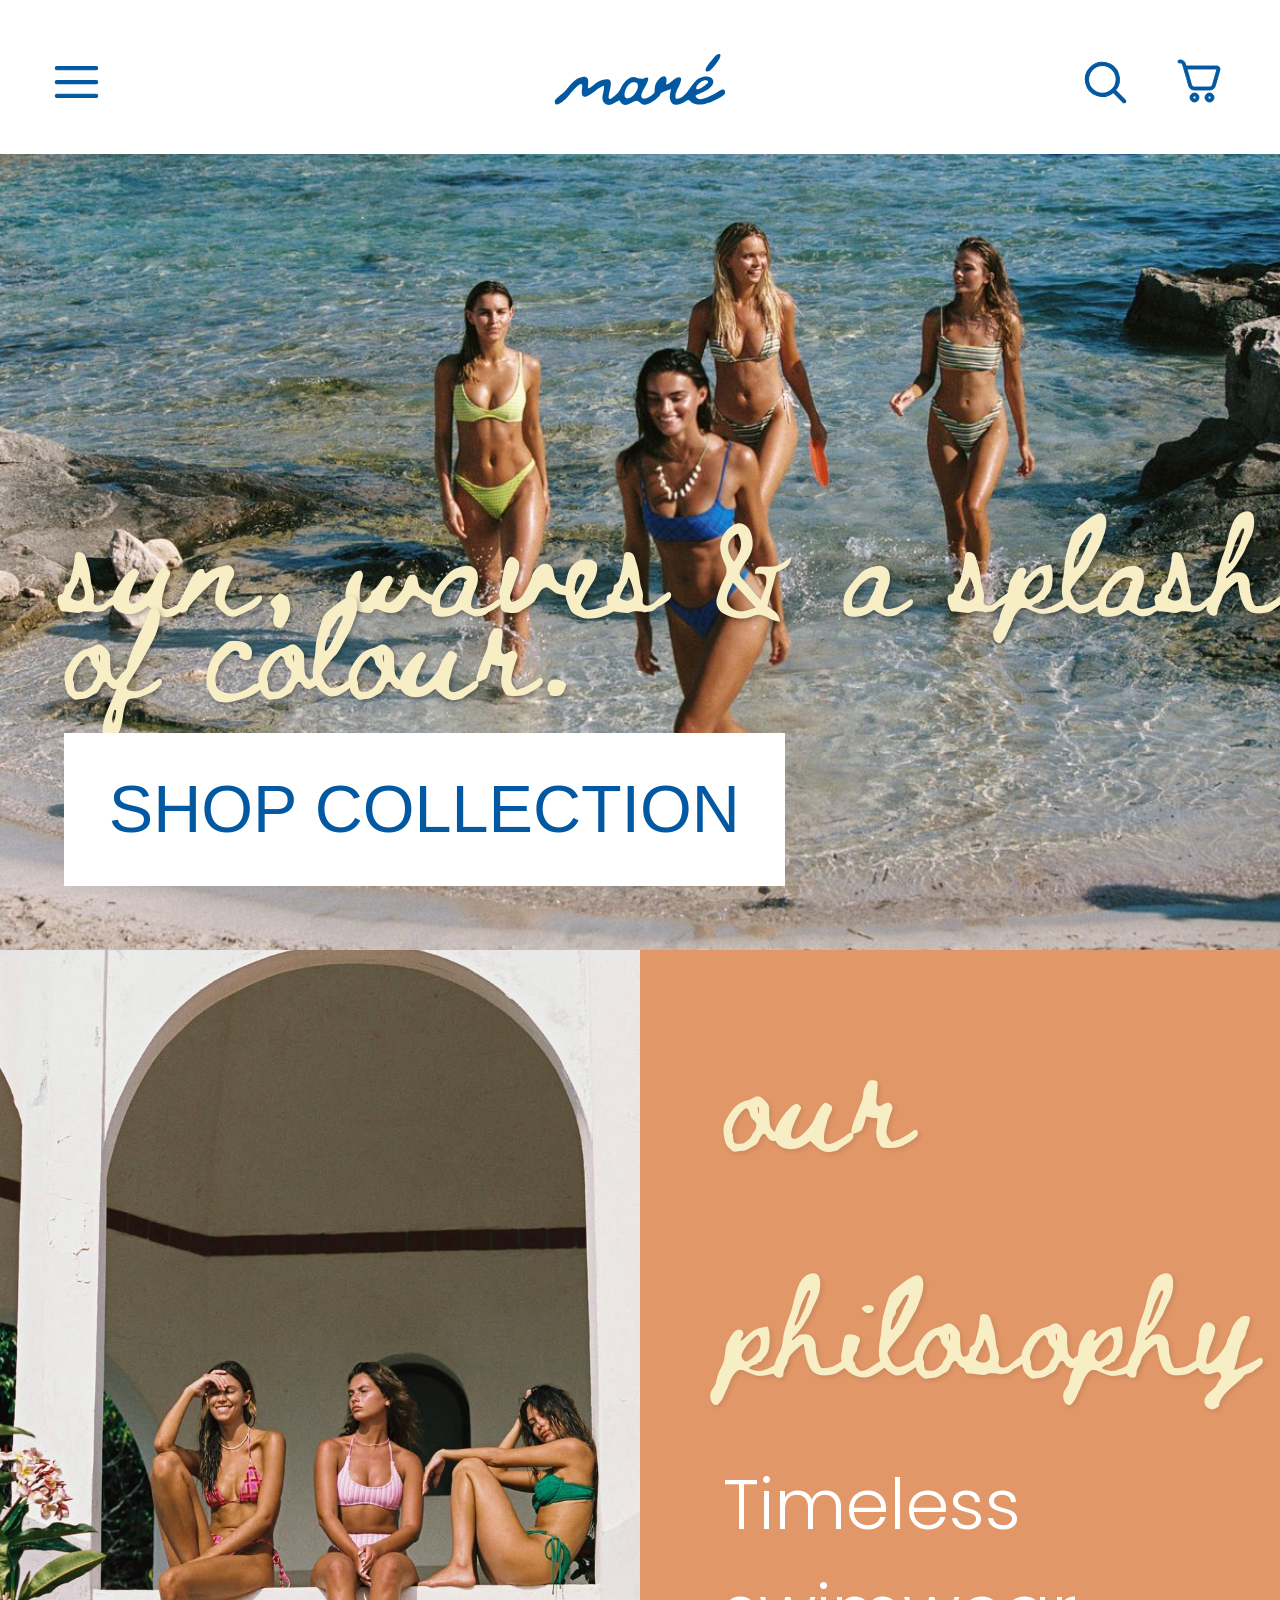
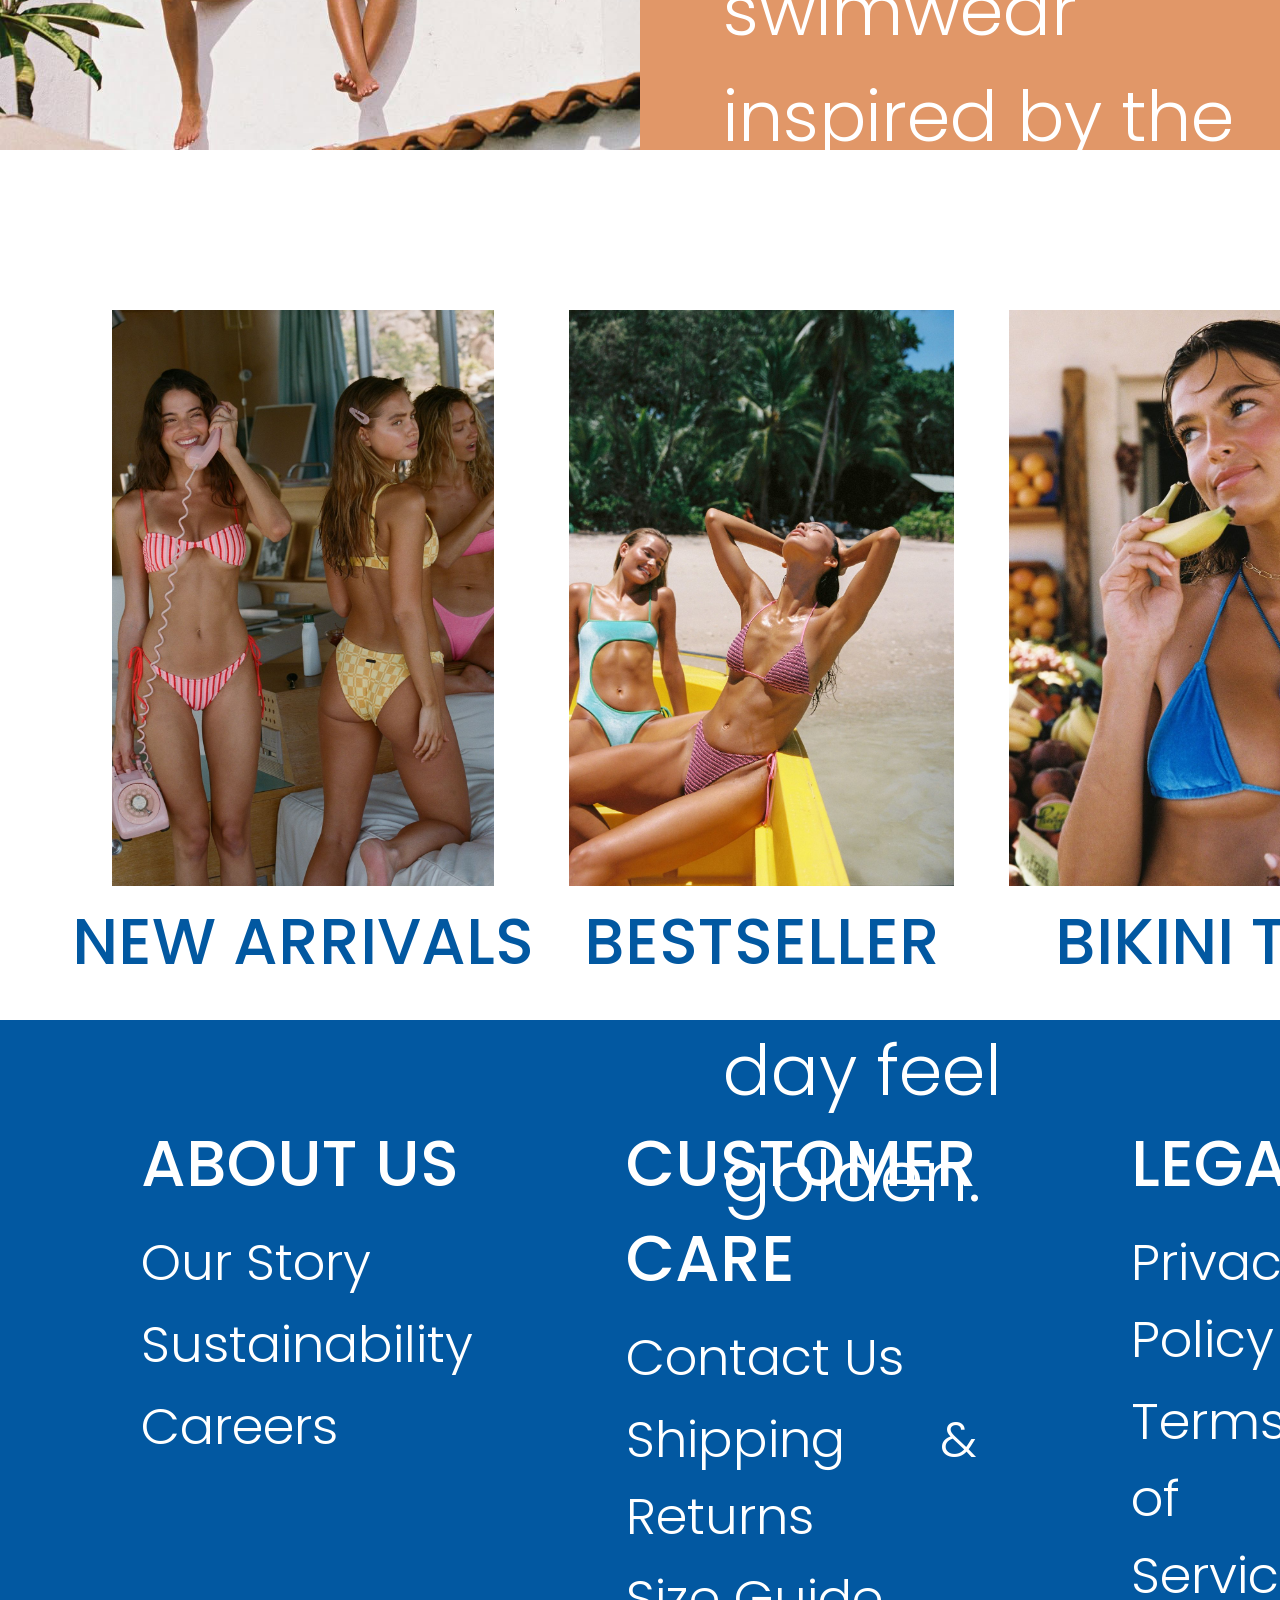
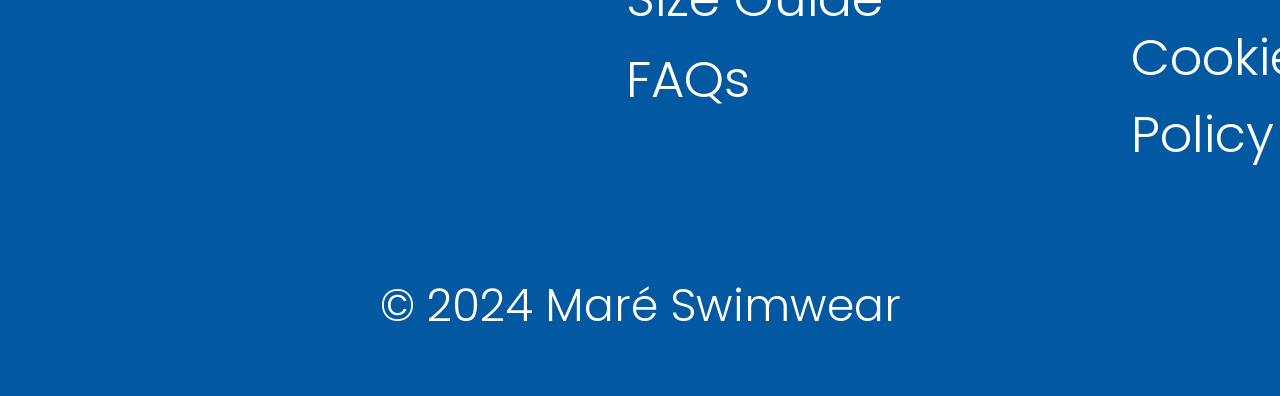
==== commit eca4e3ac: "js shopping cart added" ====
--- a/index.html
+++ b/index.html
@@ -15,6 +15,7 @@
 
     <!-- JavaSript -->
     <script src="JavaScript/main.js" defer></script>
+    <script src="JavaScript/shopping-cart.js" defer></script>
 
     <!-- Google Fonts -->
     <link rel="preconnect" href="https://fonts.googleapis.com" />
--- a/CSS/main.css
+++ b/CSS/main.css
@@ -5,7 +5,7 @@
   font-style: normal;
   padding: 0;
   margin: 0;
-  font-size: 5vw;
+  font-size: 5.5vw;
   overflow-x: hidden;
 }
 
@@ -25,7 +25,6 @@
   font-style: normal;
   padding: 0;
   margin: 0;
-  font-size: 14vw;
   color: #ffffff;
 }
 
@@ -33,23 +32,16 @@
 h5,
 h6 {
   font-family: "Poppins", sans-serif;
-  font-weight: 400;
-  font-style: normal;
-  font-size: 3vh;
+  font-weight: 500;
+  font-style: normal;
+  font-size: 5.2vw;
   margin-bottom: 0.5rem;
-}
-
-h5,
-h6 {
   margin-top: 2rem;
 }
+
 /* BUTTON STYLES */
 button {
   display: inline-block;
-  max-width: 22rem;
-  min-width: 20rem;
-  padding: 2rem 2.5rem;
-  font-size: 2rem;
   background-color: #ffffff;
   color: #0258a1;
   font-weight: 500;
@@ -79,6 +71,7 @@
   justify-content: space-between;
   align-items: center;
   background-color: #ffffff;
+  margin-top: 0;
 }
 /* menu overlay */
 .menu-overlay {
@@ -91,12 +84,8 @@
   transition: 0.4s; /* smooth slide */
   z-index: 1000; /* keeps overlay over content */
   overflow-x: hidden;
-  padding-top: 3rem;
-}
-.menu-overlay.open {
-  width: 40%;
-  height: 100%;
-}
+}
+
 /* dim layer when menu opened */
 .menu-dim-layer {
   position: fixed;
@@ -122,8 +111,7 @@
   font-size: 5.5vw;
   text-decoration: none;
   text-align: none;
-  margin-left: 4rem;
-  margin-top: 1.2rem;
+  margin-left: 6vw;
   transition: color 0.2s ease-in-out;
 }
 .submenu {
@@ -200,21 +188,19 @@
   flex-direction: column;
   padding: 5%;
   text-align: justify;
-  font-size: 3vh;
+  margin-top: auto;
 }
 
 .footer-menu {
   display: flex;
   flex-direction: row;
   justify-content: space-between;
-  margin-bottom: 2.5vh;
+  margin-bottom: 5.5vh;
 }
 
 .footer-column {
   display: flex;
   flex-direction: column;
-  margin-left: 3.5rem;
-  margin-right: 3.5rem;
 }
 
 /* footer links */
@@ -222,7 +208,7 @@
   list-style-type: none;
   padding: 0;
   margin: 0;
-  font-size: 1.5rem;
+  font-size: 4.5vw;
 }
 .footer-links li {
   margin: 0.3rem 0;
@@ -241,7 +227,7 @@
   display: flex;
   justify-content: center;
   align-items: center;
-  margin-bottom: -3vh;
-  font-size: 1.2rem;
-  color: #ffffff;
-}
+  margin-bottom: -3vw;
+  font-size: 3.7vw;
+  color: #ffffff;
+}
--- a/CSS/pages/home.css
+++ b/CSS/pages/home.css
@@ -43,7 +43,6 @@
 }
 
 .about-image img {
-  width: 50vw;
   height: 100%;
   display: block;
   object-fit: cover;
--- a/CSS/pages/bestseller.css
+++ b/CSS/pages/bestseller.css
@@ -21,7 +21,7 @@
 /* PRODUCT DISPLAY SECTION */
 .product-grid {
   display: grid;
-  grid-template-columns: repeat(auto-fit, minmax(500px, 1fr));
+  grid-template-columns: repeat(auto-fit, minmax(450px, 1fr));
   gap: 5rem;
   padding: 5rem;
 }
@@ -47,16 +47,16 @@
 }
 
 /* Hover Images */
-.product-image img.back {
+.product-image img.front {
   position: absolute;
 }
 /* Icon Product Image */
 .add-to-basket-icon {
   position: absolute;
-  top: 2rem;
-  right: 2rem;
-  width: 3.2rem;
-  height: 3.2rem;
+  top: 3.5vw;
+  right: 3.5vw;
+  width: 5.5vw;
+  height: 5.5vw;
 }
 /* Icon Product Image Hover */
 .add-to-basket-icon img.back {
@@ -85,15 +85,10 @@
 
 .product-name {
   color: #0258a1;
-  font-size: clamp(
-    2.5rem,
-    2.5vw,
-    3rem
-  ); /* adjusts to image size (min,preferred,max)*/
-  margin-bottom: 0.3rem;
+  margin-bottom: 0.2rem;
 }
 
 .product-price {
   color: #0258a1;
-  font-size: clamp(2rem, 2vw, 2.5rem);
+  margin-top: 0.7rem;
 }
--- a/CSS/pages/shopping-cart.css
+++ b/CSS/pages/shopping-cart.css
@@ -0,0 +1,134 @@
+.shopping-cart {
+  margin-left: 10vw;
+  margin-right: 10vw;
+}
+.cart-title {
+  color: #0258a1;
+  text-align: center;
+}
+/* Cart Table */
+#cart-items {
+  width: 90%;
+  color: #0258a1;
+  border-collapse: collapse; /* */
+}
+
+#cart-items thead {
+  border-bottom: 2px solid #e5e5e5;
+}
+
+#cart-items th {
+  text-align: left;
+  font-weight: 600;
+}
+
+#cart-items td {
+  border-bottom: 1px solid #e5e5e5;
+}
+
+/* Product Column */
+#cart-items td:first-child {
+  font-weight: 500;
+}
+
+/* Quantity Input */
+.quantity-input {
+  width: 50px;
+  padding: 6px;
+  border: 1px solid #e5e5e5;
+  text-align: center;
+}
+
+/* Delete Button */
+.delete-btn {
+  border: none;
+  background: none;
+  font-size: 2vw; /* adjust responsiveness!!*/
+  color: #0258a1;
+  transition: 0.2s;
+}
+
+.delete-btn:hover {
+  color: #e19768;
+}
+
+/* Cart Summary Box */
+#cart-summary {
+  max-width: 30%;
+  margin-left: auto;
+  padding: 2vw; /* make responsive!! */
+  border: 1px solid #e5e5e5;
+  background-color: #fafafa;
+}
+
+#cart-summary p {
+  display: flex;
+  justify-content: space-between;
+  font-size: 5.5vw; /* make responsive!! */
+  margin-bottom: 2vw; /* make responsive!! */
+}
+
+#cart-summary p:last-of-type {
+  font-weight: 600;
+  /*font-size: ;*/
+}
+
+#checkout-button {
+  background-color: #0258a1;
+  color: #ffffff;
+}
+
+#checkout-button:hover {
+  transition: 0.2s ease-in;
+  background-color: #e19768;
+}
+
+@media (min-width: 700px) {
+  .shopping-cart {
+    height: 70vh;
+  }
+  .cart-title {
+    margin: 3vw;
+    font-size: 7vw;
+  }
+  /* #cart-items th {
+    font-size: ;
+    padding: ; */
+}
+@media (min-width: 1000px) {
+  .shopping-cart {
+    height: 65vh;
+  }
+  .cart-title {
+    margin: 4vw;
+    font-size: 8vw;
+  }
+  /* #cart-items th {
+    font-size: ;
+    padding: ; */
+}
+
+@media (min-width: 1500px) {
+  .shopping-cart {
+    height: 60vh;
+  }
+  .cart-title {
+    margin: 3vw;
+    font-size: 7vw;
+  }
+  /* #cart-items th {
+    font-size: ;
+    padding: ; */
+}
+@media (min-width: 2000px) {
+  .shopping-cart {
+    height: 55vh;
+  }
+  .cart-title {
+    margin: 2vw;
+    font-size: 6vw;
+  }
+  /* #cart-items th {
+    font-size: ;
+    padding: ; */
+}
--- a/CSS/responsive design/tablet.css
+++ b/CSS/responsive design/tablet.css
@@ -1,44 +1,158 @@
 /* MAIN */
-@media (min-width: 1200px) {
+/* typography */
+@media (min-width: 700px) {
+  h4,
+  h5,
+  h6 {
+    font-size: 6vw;
+  }
+}
+@media (min-width: 1000px) {
+  h4,
+  h5,
+  h6 {
+    font-size: 5vw;
+  }
+}
+
+/* button */
+@media (min-width: 700px) {
   button {
-    padding: 2.5rem 3rem;
-    font-size: 2.2rem;
-    max-width: 24rem;
-    min-width: 22rem;
+    padding: 3.5vw 4vw;
+    font-size: 5.7vw;
+  }
+}
+
+@media (min-width: 1000px) {
+  button {
+    padding: 3vw 3.5vw;
+    font-size: 5.2vw;
   }
 }
 
 /* Navigation Bar */
 @media (min-width: 700px) {
   .navigation-bar {
-    padding: 5vw 3.5vw 5vw 3.5vw;
+    padding: 3.5vw 4.5vw;
+    margin-top: 1vw;
   }
   .nav-right {
     gap: 3vw;
   }
-}
-@media (min-width: 1200px) {
+  nav ul li a img {
+    height: 4.5vw;
+    width: 4.5vw;
+  }
+
+  .shopping-cart-icon {
+    height: 5.2vw;
+    width: 5.2vw;
+  }
+  .logo img {
+    height: 4.5vw;
+  }
+}
+@media (min-width: 1000px) {
   .navigation-bar {
-    padding: 4vw 3vw 4vw 3vw;
+    padding: 3vw 4vw;
+    margin-top: 1vw;
   }
   .nav-right {
     gap: 3vw;
   }
   nav ul li a img {
+    height: 4vw;
+    width: 4vw;
+  }
+
+  .shopping-cart-icon {
+    height: 4.7vw;
+    width: 4.7vw;
+  }
+  .logo img {
+    height: 4vw;
+  }
+}
+/* Menu Overlay */
+@media (min-width: 700px) {
+  .menu-overlay {
+    padding-top: 5.5vw;
+  }
+  .menu-overlay.open {
+    width: 38%;
+    height: 100%;
+  }
+  .menu-overlay-content a {
+    font-size: 6.5vw;
+    margin-left: 6vw;
+  }
+  .menu-overlay-content a:first-child {
+    margin-top: 1vw;
+  }
+  .submenu {
+    margin-left: 2vw;
+  }
+
+  .chevron-toggle {
+    width: 3.5vw;
     height: 3.5vw;
-    width: 3.5vw;
-  }
-
-  .shopping-cart-icon {
-    height: 4.2vw;
-    width: 4.2vw;
-  }
-  .logo img {
-    height: 3.5vw;
-  }
-}
-/* Menu */
-
+    margin-top: 0.3vw;
+  }
+
+  .submenu a {
+    font-size: 5.5vw;
+  }
+  .close-nav {
+    top: 3vw;
+    right: 3vw;
+  }
+
+  .close-icon {
+    width: 3vw;
+    height: 3vw;
+  }
+}
+
+@media (min-width: 1000px) {
+  .menu-overlay {
+    padding-top: 5vw;
+  }
+
+  .menu-overlay.open {
+    width: 33%;
+  }
+  .menu-overlay-content a {
+    font-size: 4.8vw;
+    margin-left: 6vw;
+  }
+  .menu-overlay-content a:first-child {
+    margin-top: 0.75vw;
+  }
+  .submenu {
+    margin-left: 2vw;
+  }
+  .submenu a:first-child {
+    margin-top: 1.2vw;
+  }
+  .chevron-toggle {
+    width: 3vw;
+    height: 3vw;
+    margin-top: 0.25vw;
+  }
+
+  .submenu a {
+    font-size: 4.75vw;
+  }
+  .close-nav {
+    top: 2.5vw;
+    right: 3.5vw;
+  }
+
+  .close-icon {
+    width: 2.5vw;
+    height: 2.5vw;
+  }
+}
 /* LANDING PAGE */
 /* hero section */
 @media (min-width: 700px) {
@@ -46,38 +160,76 @@
     object-position: center 2px;
     height: 70vw;
   }
-}
-@media (min-width: 1200px) {
+  .landing-page .hero-overlay h1 {
+    font-size: 8.5vw;
+    line-height: 7vw;
+  }
+  .landing-page .hero-overlay {
+    bottom: 5vw;
+    left: 5vw;
+  }
+}
+@media (min-width: 1000px) {
   .hero-container img {
     object-position: center 4px;
     height: 62.5vw;
   }
   .landing-page .hero-overlay h1 {
     font-size: 8vw;
-    line-height: 7.5vw;
+    line-height: 6.5vw;
   }
   .landing-page .hero-overlay {
-    bottom: 4vw;
-    left: 4vw;
-  }
-}
+    bottom: 5vw;
+    left: 5vw;
+  }
+}
+
 /* About Section */
-@media (min-width: 1200px) {
+@media (min-width: 700px) {
+  .about-container {
+    height: 70vw;
+  }
+  .about-image img {
+    object-position: center;
+    width: 46vw;
+  }
+  .about-text h2 {
+    font-size: 8.5vw;
+  }
+  .about-text p {
+    font-size: 2vw;
+  }
+}
+@media (min-width: 1000px) {
   .about-container {
     height: 62.5vw;
   }
   .about-image img {
     object-position: center 90%;
+    width: 50vw;
   }
   .about-text h2 {
     font-size: 8vw;
   }
   .about-text p {
-    font-size: 3.5vw;
-  }
-}
+    font-size: 3vw;
+  }
+}
+
 /* Category Section */
-@media (min-width: 1200px) {
+@media (min-width: 700px) {
+  .product-essentials {
+    height: 70vw;
+  }
+  .category-item img {
+    height: 50vw;
+    margin-top: 8vw;
+  }
+  .category-item a {
+    font-size: 5.5vw;
+  }
+}
+@media (min-width: 1000px) {
   .product-essentials {
     height: 62.5vw;
   }
@@ -86,12 +238,50 @@
     margin-top: 7vw;
   }
   .category-item a {
-    font-size: 2rem;
+    font-size: 5vw;
+  }
+}
+/* Footer */
+@media (min-width: 700px) {
+  .footer {
+    height: 35vh;
+  }
+  .footer-links {
+    font-size: 2.5vw;
+  }
+  .footer-column {
+    margin-left: 2vw;
+    margin-right: 2vw;
+  }
+  .copyright-section {
+    margin-bottom: -3.5vw;
+    font-size: 2.5vw;
+  }
+}
+@media (min-width: 1000px) {
+  .footer {
+    height: 31.25vh;
+  }
+  .footer-links {
+    font-size: 4vw;
+  }
+  .footer-column {
+    margin-left: 6vw;
+    margin-right: 6vw;
+  }
+  .copyright-section {
+    margin-bottom: -4vw;
+    font-size: 3.5vw;
   }
 }
 
 /* BESTSELLER PAGE */
-@media (min-width: 1200px) {
+@media (min-width: 700px) {
+  .bestseller-page .hero-overlay h3 {
+    font-size: 14vw;
+  }
+}
+@media (min-width: 1000px) {
   .bestseller-page .hero-container img {
     object-position: center 7px;
     height: 62.5vw;
@@ -106,10 +296,31 @@
   .product-grid {
     grid-template-columns: repeat(1, 1fr);
   }
-}
-
-@media (min-width: 1200px) {
+  .product-name {
+    font-size: 9vw;
+  }
+  .product-price {
+    font-size: 7vw;
+  }
+}
+
+@media (min-width: 1000px) {
   .product-grid {
     grid-template-columns: repeat(2, 1fr);
   }
-}
+  .add-to-basket-icon {
+    position: absolute;
+    top: 2.5vw;
+    right: 2.5vw;
+    width: 4.5vw;
+    height: 4.5vw;
+  }
+
+  .product-name {
+    font-size: 5.5vw;
+  }
+
+  .product-price {
+    font-size: 4.5vw;
+  }
+}
--- a/CSS/responsive design/desktop.css
+++ b/CSS/responsive design/desktop.css
@@ -1,12 +1,43 @@
 /* MAIN */
+/* typography */
+@media (min-width: 1500px) {
+  h4,
+  h5,
+  h6 {
+    font-size: 4vw;
+  }
+}
+@media (min-width: 2000px) {
+  h4,
+  h5,
+  h6 {
+    font-size: 3vw;
+  }
+}
+
+/* button */
+@media (min-width: 1500px) {
+  button {
+    padding: 2.5vw 3vw;
+    font-size: 4.7vw;
+  }
+}
+
+@media (min-width: 2000px) {
+  button {
+    padding: 2vw 2.5vw;
+    font-size: 3.5vw;
+  }
+}
 
 /* Navigation Bar */
-@media (min-width: 1700px) {
+@media (min-width: 1500px) {
   .navigation-bar {
-    padding: 3vw 2.5vw 3vw 2.5vw;
+    padding: 2vw 3vw;
+    margin-top: 1vw;
   }
   .nav-right {
-    gap: 2vw;
+    gap: 2.5vw;
   }
   nav ul li a img {
     height: 3vw;
@@ -21,37 +52,137 @@
     height: 3vw;
   }
 }
-@media (min-width: 2200px) {
+@media (min-width: 2000px) {
   .navigation-bar {
-    padding: 2.5vw 2vw 2.5vw 2vw;
+    padding: 2.5vw 2.5vw;
+    margin-top: 0;
   }
   .nav-right {
     gap: 2vw;
   }
   nav ul li a img {
+    height: 2.2vw;
+    width: 2.2vw;
+  }
+
+  .shopping-cart-icon {
+    height: 2.7vw;
+    width: 2.7vw;
+  }
+  .logo img {
+    height: 2.2vw;
+  }
+}
+
+/* Menu Overlay */
+@media (min-width: 1500px) {
+  .menu-overlay {
+    padding-top: 4.5vw;
+  }
+  .menu-overlay.open {
+    width: 27%;
+  }
+  .menu-overlay-content a {
+    font-size: 4vw;
+    margin-left: 5vw;
+  }
+  .menu-overlay-content a:first-child {
+    margin-top: 0.25vw;
+  }
+
+  .submenu {
+    margin-left: 2vw;
+  }
+
+  .chevron-toggle {
+    width: 2.5vw;
     height: 2.5vw;
-    width: 2.5vw;
-  }
-
-  .shopping-cart-icon {
-    height: 3.2vw;
-    width: 3.2vw;
-  }
-  .logo img {
-    height: 2.5vw;
+    margin-top: 0.2vw;
+  }
+
+  .submenu a {
+    font-size: 3.6vw;
+  }
+  .close-nav {
+    top: 1vw;
+    right: 2vw;
+  }
+
+  .close-icon {
+    width: 2vw;
+    height: 2vw;
+  }
+}
+
+@media (min-width: 2000px) {
+  .menu-overlay {
+    padding-top: 2.5vw;
+  }
+  .menu-overlay.open {
+    width: 22%;
+  }
+  .menu-overlay-content a {
+    font-size: 3.2vw;
+    margin-left: 4vw;
+  }
+  .menu-overlay-content a:first-child {
+    margin-top: 1.5vw;
+  }
+  .submenu {
+    margin-left: 2vw;
+  }
+
+  .chevron-toggle {
+    width: 1.8vw;
+    height: 1.8vw;
+    margin-top: 0.2vw;
+  }
+
+  .submenu a {
+    font-size: 2.7vw;
+  }
+
+  .submenu a:first-child {
+    margin-top: 1vw;
+  }
+
+  .close-nav {
+    top: 0.4vw;
+    right: 2.2vw;
+  }
+
+  .close-icon {
+    width: 1.5vw;
+    height: 1.5vw;
   }
 }
 
 /* LANDING PAGE */
+
 /* hero section */
-@media (min-width: 1700px) {
+@media (min-width: 1500px) {
   .hero-container img {
     object-position: center 6px;
     height: 55vw;
   }
   .landing-page .hero-overlay h1 {
     font-size: 7vw;
-    line-height: 6.5vw;
+    line-height: 5.5vw;
+  }
+  .landing-page .hero-overlay {
+    bottom: 4vw;
+    left: 4vw;
+  }
+}
+
+@media (min-width: 2000px) {
+  .hero-container img {
+    object-position: center 8px;
+    height: 47.5vw;
+  }
+  .landing-page .hero-overlay h1 {
+    font-size: 6vw;
+    line-height: 5vw;
   }
   .landing-page .hero-overlay {
     bottom: 3vw;
@@ -59,22 +190,8 @@
   }
 }
 
-@media (min-width: 2200px) {
-  .hero-container img {
-    object-position: center 8px;
-    height: 47.5vw;
-  }
-  .landing-page .hero-overlay h1 {
-    font-size: 6vw;
-    line-height: 5.5vw;
-  }
-  .landing-page .hero-overlay {
-    bottom: 2.5vw;
-    left: 2vw;
-  }
-}
 /* About Section */
-@media (min-width: 1700px) {
+@media (min-width: 1500px) {
   .about-container {
     height: 55vw;
   }
@@ -88,7 +205,7 @@
     font-size: 2vw;
   }
 }
-@media (min-width: 2200px) {
+@media (min-width: 2000px) {
   .about-container {
     height: 47.5vw;
   }
@@ -99,11 +216,11 @@
     font-size: 6vw;
   }
   .about-text p {
-    font-size: 0.5vw;
+    font-size: 1vw;
   }
 }
 /* Category Section */
-@media (min-width: 1700px) {
+@media (min-width: 1500px) {
   .product-essentials {
     height: 55vw;
   }
@@ -112,11 +229,11 @@
     margin-top: 6vw;
   }
   .category-item a {
-    font-size: 2.3rem;
-  }
-}
-
-@media (min-width: 2200px) {
+    font-size: 4vw;
+  }
+}
+
+@media (min-width: 2000px) {
   .product-essentials {
     height: 47.5vw;
   }
@@ -125,40 +242,105 @@
     margin-top: 5vw;
   }
   .category-item a {
-    font-size: 2.6rem;
-  }
-}
+    font-size: 3.5vw;
+  }
+}
+
+/* Footer */
+@media (min-width: 1500px) {
+  .footer {
+    height: 27.5vh;
+  }
+  .footer-links {
+    font-size: 3.5vw;
+  }
+  .footer-column {
+    margin-left: 5vw;
+    margin-right: 5vw;
+  }
+  .copyright-section {
+    margin-bottom: -3vw;
+    font-size: 2.5vw;
+  }
+}
+@media (min-width: 2000px) {
+  .footer {
+    height: 23.75vh;
+  }
+  .footer-links {
+    font-size: 2.5vw;
+  }
+  .footer-column {
+    margin-left: 4vw;
+    margin-right: 4vw;
+  }
+  .copyright-section {
+    margin-bottom: -2.5vw;
+    font-size: 2vw;
+  }
+}
+
 /* BESTSELLER PAGE */
-@media (min-width: 1700px) {
+@media (min-width: 1500px) {
   .bestseller-page .hero-container img {
     object-position: center;
     height: 55vw;
   }
 
   .bestseller-page .hero-overlay h3 {
-    font-size: 12vw;
-  }
-}
-
-@media (min-width: 2200px) {
+    font-size: 11.5vw;
+  }
+}
+
+@media (min-width: 2000px) {
   .bestseller-page .hero-container img {
     object-position: center;
     height: 47.5vw;
   }
 
   .bestseller-page .hero-overlay h3 {
-    font-size: 11vw;
+    font-size: 10vw;
   }
 }
 /* product pictures */
-@media (min-width: 1700px) {
+@media (min-width: 1500px) {
   .product-grid {
     grid-template-columns: repeat(3, 1fr);
   }
-}
-
-@media (min-width: 2200px) {
+  .add-to-basket-icon {
+    position: absolute;
+    top: 2vw;
+    right: 2vw;
+    width: 3.5vw;
+    height: 3.5vw;
+  }
+
+  .product-name {
+    font-size: 4.1vw;
+  }
+
+  .product-price {
+    font-size: 3.5vw;
+  }
+}
+
+@media (min-width: 2000px) {
   .product-grid {
     grid-template-columns: repeat(4, 1fr);
   }
-}
+  .add-to-basket-icon {
+    position: absolute;
+    top: 1.2vw;
+    right: 1.2vw;
+    width: 2.7vw;
+    height: 2.7vw;
+  }
+
+  .product-name {
+    font-size: 3vw;
+  }
+
+  .product-price {
+    font-size: 2.5vw;
+  }
+}
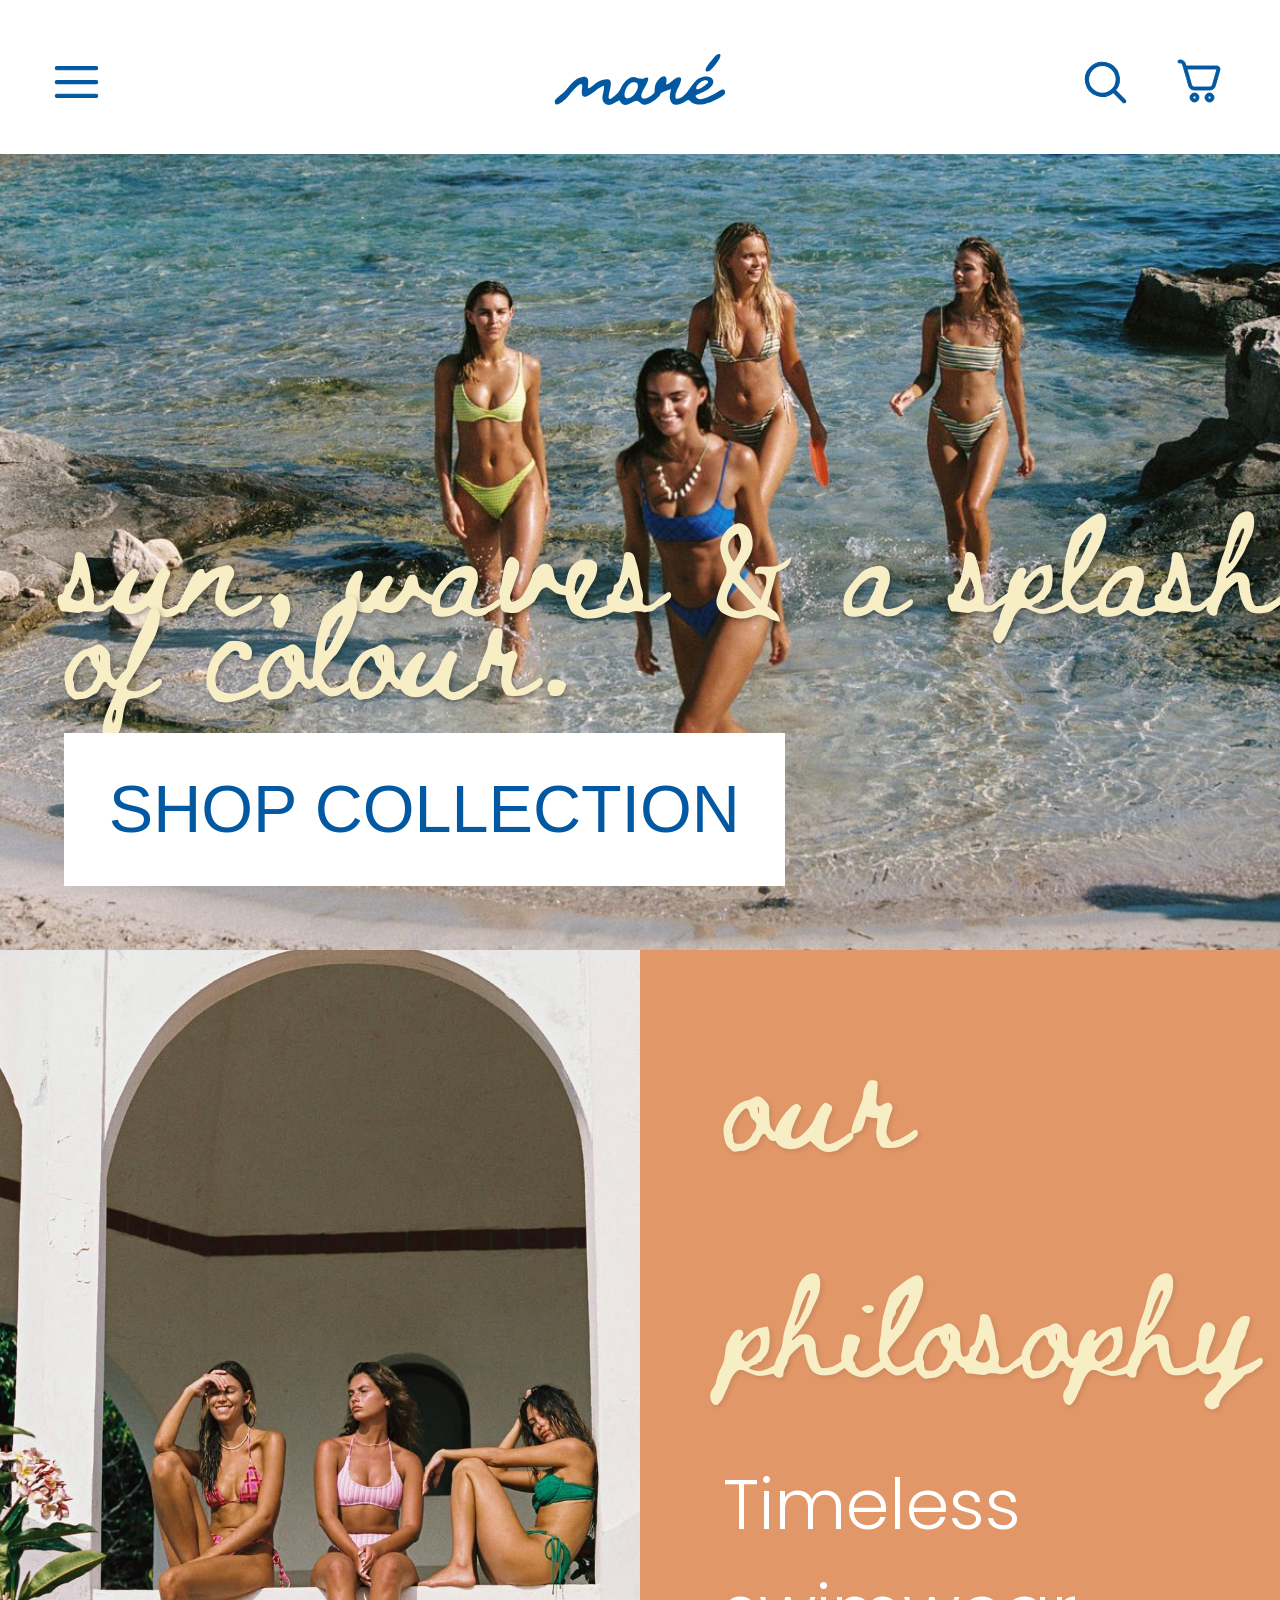
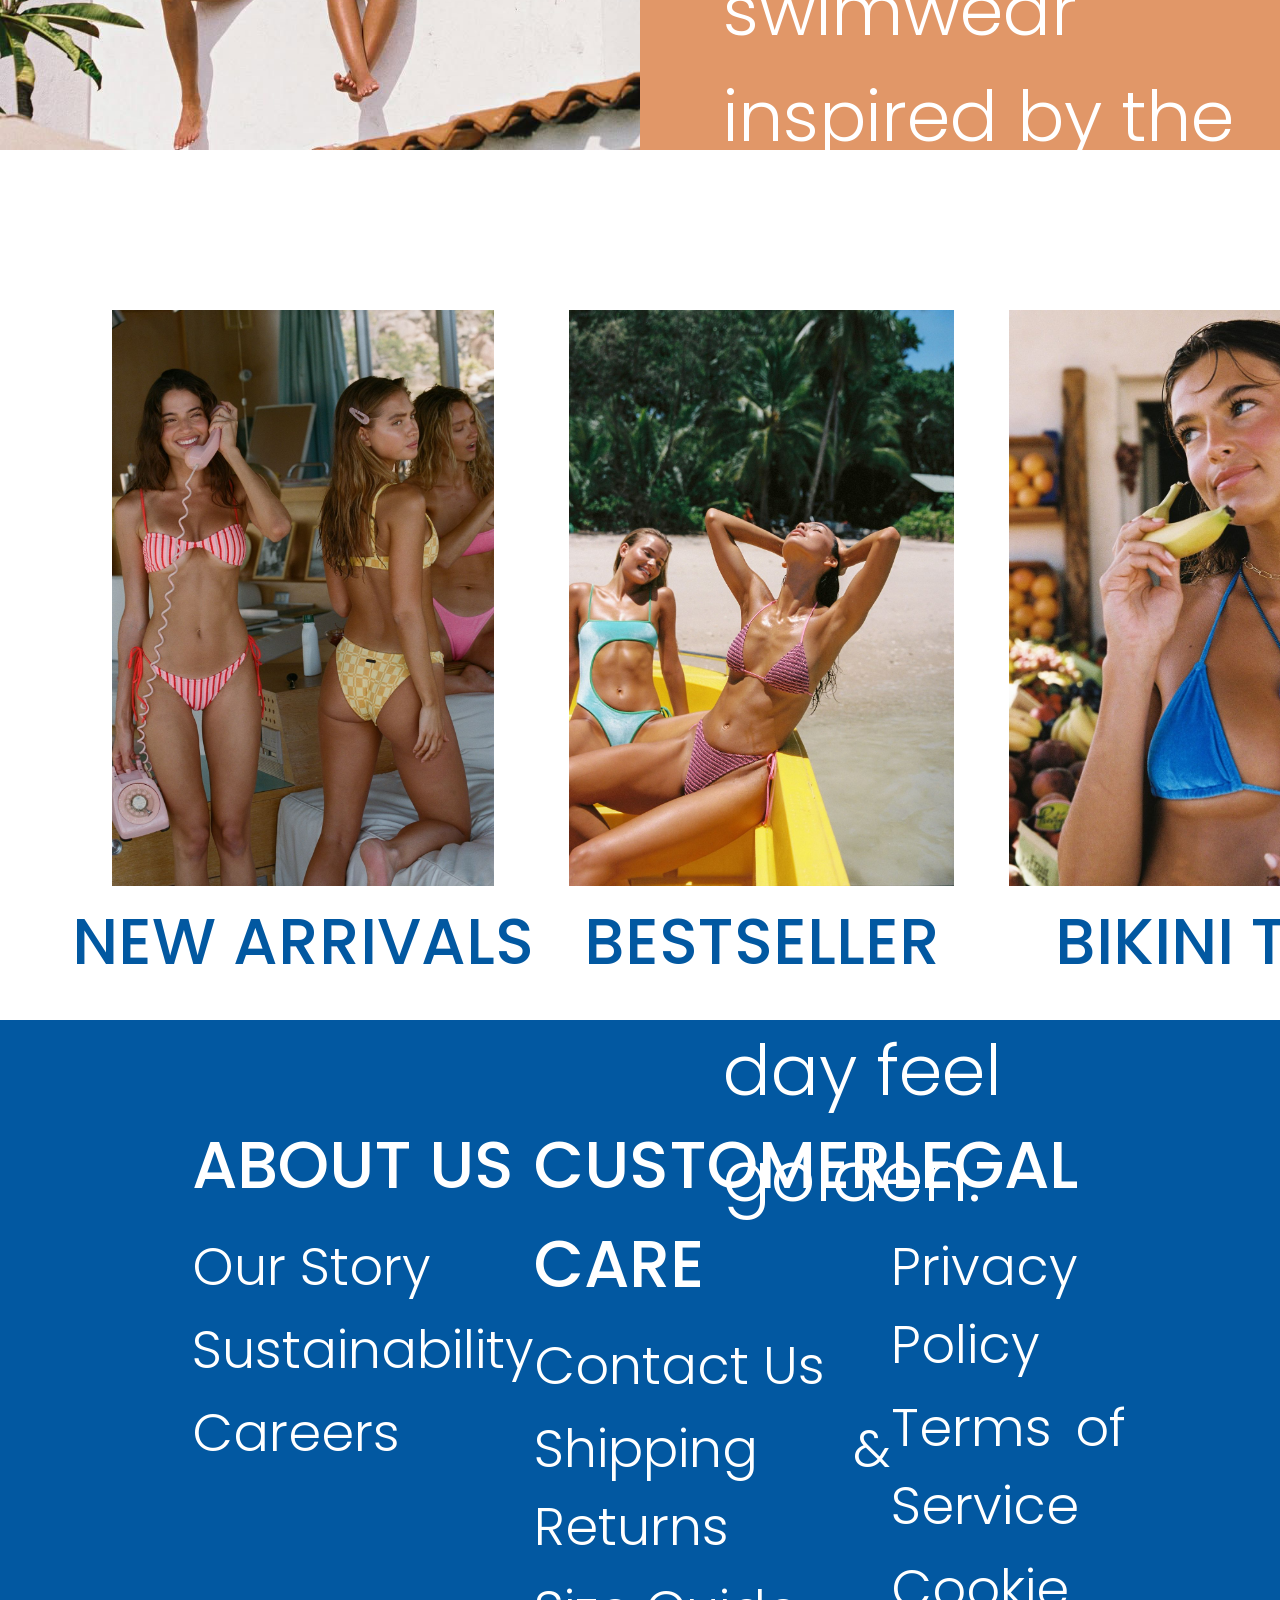
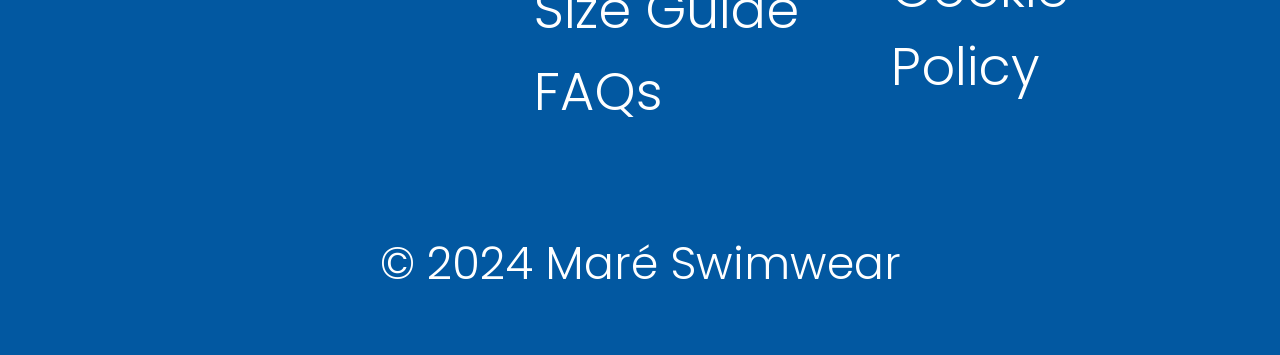
==== commit 0e50da38: "finished website and organsised responsive design files" ====
--- a/index.html
+++ b/index.html
@@ -10,8 +10,8 @@
     <link rel="stylesheet" href="CSS/pages/home.css" />
     <link rel="stylesheet" href="CSS/pages/bestseller.css" />
     <link rel="stylesheet" href="CSS/pages/shopping-cart.css" />
-    <link rel="stylesheet" href="CSS/responsive design/tablet.css" />
-    <link rel="stylesheet" href="CSS/responsive design/desktop.css" />
+    <link rel="stylesheet" href="CSS/responsive design/<1000px.css" />
+    <link rel="stylesheet" href="CSS/responsive design/<2000px.css" />
 
     <!-- JavaSript -->
     <script src="JavaScript/main.js" defer></script>
--- a/CSS/pages/shopping-cart.css
+++ b/CSS/pages/shopping-cart.css
@@ -1,6 +1,7 @@
 .shopping-cart {
   margin-left: 10vw;
   margin-right: 10vw;
+  margin-bottom: 10vw;
 }
 .cart-title {
   color: #0258a1;
@@ -8,9 +9,10 @@
 }
 /* Cart Table */
 #cart-items {
-  width: 90%;
+  width: 100%;
   color: #0258a1;
-  border-collapse: collapse; /* */
+  border-collapse: collapse;
+  margin: 0 auto;
 }
 
 #cart-items thead {
@@ -18,59 +20,86 @@
 }
 
 #cart-items th {
+  font-weight: 600;
   text-align: left;
-  font-weight: 600;
 }
 
-#cart-items td {
-  border-bottom: 1px solid #e5e5e5;
+#cart-items td:first-child {
+  font-weight: 300;
 }
-
-/* Product Column */
-#cart-items td:first-child {
-  font-weight: 500;
+#cart-items td:nth-child(3) {
+  display: flex;
+  align-items: center;
+  justify-content: space-between;
 }
-
 /* Quantity Input */
 .quantity-input {
-  width: 50px;
-  padding: 6px;
   border: 1px solid #e5e5e5;
   text-align: center;
 }
 
-/* Delete Button */
-.delete-btn {
-  border: none;
-  background: none;
-  font-size: 2vw; /* adjust responsiveness!!*/
-  color: #0258a1;
+/* Quantity Column Centering */
+#cart-items td:nth-child(2) {
+  justify-content: center; /* center horizontal*/
+}
+
+/* Quantity Buttons */
+.quantity-btn {
+  font-weight: 300;
+  background-color: transparent;
+}
+
+.quantity-btn:hover {
+  color: #e19768;
+  transform: scale(1.3);
+  background-color: transparent;
+}
+
+/* Trashcan Icon */
+.remove-icon {
   transition: 0.2s;
 }
+.remove-icon:hover {
+  transform: scale(1.3);
+}
 
-.delete-btn:hover {
-  color: #e19768;
+/* align table icons */
+#cart-items th:nth-child(1),
+#cart-items td:nth-child(1) {
+  width: 40%; /* Product */
+}
+
+#cart-items th:nth-child(2),
+#cart-items td:nth-child(2) {
+  width: 35%; /* Quantity */
+}
+
+#cart-items th:nth-child(3),
+#cart-items td:nth-child(3) {
+  width: 25%; /* Price + Icon */
 }
 
 /* Cart Summary Box */
 #cart-summary {
-  max-width: 30%;
-  margin-left: auto;
-  padding: 2vw; /* make responsive!! */
-  border: 1px solid #e5e5e5;
+  position: relative;
+  margin-bottom: 0;
+
   background-color: #fafafa;
+  margin: 0 auto;
+  min-height: 20vw;
+
+  display: flex;
+  flex-direction: column;
+  align-items: flex-end;
 }
 
 #cart-summary p {
-  display: flex;
-  justify-content: space-between;
-  font-size: 5.5vw; /* make responsive!! */
-  margin-bottom: 2vw; /* make responsive!! */
+  color: #0258a1;
+  text-align: left;
 }
 
 #cart-summary p:last-of-type {
-  font-weight: 600;
-  /*font-size: ;*/
+  font-weight: 500;
 }
 
 #checkout-button {
@@ -82,53 +111,3 @@
   transition: 0.2s ease-in;
   background-color: #e19768;
 }
-
-@media (min-width: 700px) {
-  .shopping-cart {
-    height: 70vh;
-  }
-  .cart-title {
-    margin: 3vw;
-    font-size: 7vw;
-  }
-  /* #cart-items th {
-    font-size: ;
-    padding: ; */
-}
-@media (min-width: 1000px) {
-  .shopping-cart {
-    height: 65vh;
-  }
-  .cart-title {
-    margin: 4vw;
-    font-size: 8vw;
-  }
-  /* #cart-items th {
-    font-size: ;
-    padding: ; */
-}
-
-@media (min-width: 1500px) {
-  .shopping-cart {
-    height: 60vh;
-  }
-  .cart-title {
-    margin: 3vw;
-    font-size: 7vw;
-  }
-  /* #cart-items th {
-    font-size: ;
-    padding: ; */
-}
-@media (min-width: 2000px) {
-  .shopping-cart {
-    height: 55vh;
-  }
-  .cart-title {
-    margin: 2vw;
-    font-size: 6vw;
-  }
-  /* #cart-items th {
-    font-size: ;
-    padding: ; */
-}
--- a/CSS/responsive design/<1000px.css
+++ b/CSS/responsive design/<1000px.css
@@ -0,0 +1,409 @@
+/* MAIN */
+
+/* typography */
+@media (min-width: 700px) {
+  h4,
+  h5,
+  h6 {
+    font-size: 6.5vw;
+  }
+}
+
+@media (min-width: 1000px) {
+  h4,
+  h5,
+  h6 {
+    font-size: 5.1vw;
+  }
+}
+
+/* button */
+@media (min-width: 700px) {
+  button {
+    padding: 3.5vw 4vw;
+    font-size: 5.7vw;
+  }
+}
+
+@media (min-width: 1000px) {
+  button {
+    padding: 3vw 3.5vw;
+    font-size: 5.2vw;
+  }
+}
+
+/* Navigation Bar */
+@media (min-width: 700px) {
+  .navigation-bar {
+    padding: 3.5vw 4.5vw;
+    margin-top: 1vw;
+  }
+  .nav-right {
+    gap: 3vw;
+  }
+  nav ul li a img {
+    height: 4.5vw;
+    width: 4.5vw;
+  }
+  .shopping-cart-icon {
+    height: 5.2vw;
+    width: 5.2vw;
+  }
+  .logo img {
+    height: 4.5vw;
+  }
+}
+
+@media (min-width: 1000px) {
+  .navigation-bar {
+    padding: 3vw 4vw;
+    margin-top: 1vw;
+  }
+  .nav-right {
+    gap: 3vw;
+  }
+  nav ul li a img {
+    height: 4vw;
+    width: 4vw;
+  }
+  .shopping-cart-icon {
+    height: 4.7vw;
+    width: 4.7vw;
+  }
+  .logo img {
+    height: 4vw;
+  }
+}
+
+/* Menu Overlay */
+@media (min-width: 700px) {
+  .menu-overlay {
+    padding-top: 5.5vw;
+  }
+  .menu-overlay.open {
+    width: 38%;
+    height: 100%;
+  }
+  .menu-overlay-content a {
+    font-size: 6.5vw;
+    margin-left: 6vw;
+  }
+  .menu-overlay-content a:first-child {
+    margin-top: 1vw;
+  }
+  .submenu {
+    margin-left: 2vw;
+  }
+  .chevron-toggle {
+    width: 3.5vw;
+    height: 3.5vw;
+    margin-top: 0.3vw;
+  }
+  .submenu a {
+    font-size: 5.5vw;
+  }
+  .close-nav {
+    top: 3vw;
+    right: 3vw;
+  }
+  .close-icon {
+    width: 3vw;
+    height: 3vw;
+  }
+}
+
+@media (min-width: 1000px) {
+  .menu-overlay {
+    padding-top: 5vw;
+  }
+  .menu-overlay.open {
+    width: 33%;
+  }
+  .menu-overlay-content a {
+    font-size: 4.8vw;
+    margin-left: 6vw;
+  }
+  .menu-overlay-content a:first-child {
+    margin-top: 0.75vw;
+  }
+  .submenu {
+    margin-left: 2vw;
+  }
+  .submenu a:first-child {
+    margin-top: 1.2vw;
+  }
+  .chevron-toggle {
+    width: 3vw;
+    height: 3vw;
+    margin-top: 0.25vw;
+  }
+  .submenu a {
+    font-size: 4.75vw;
+  }
+  .close-nav {
+    top: 2.5vw;
+    right: 3.5vw;
+  }
+  .close-icon {
+    width: 2.5vw;
+    height: 2.5vw;
+  }
+}
+
+/* LANDING PAGE */
+
+/* hero section */
+@media (min-width: 700px) {
+  .hero-container img {
+    object-position: center 2px;
+    height: 70vw;
+  }
+  .landing-page .hero-overlay h1 {
+    font-size: 8.5vw;
+    line-height: 7vw;
+  }
+  .landing-page .hero-overlay {
+    bottom: 5vw;
+    left: 5vw;
+  }
+}
+
+@media (min-width: 1000px) {
+  .hero-container img {
+    object-position: center 4px;
+    height: 62.5vw;
+  }
+  .landing-page .hero-overlay h1 {
+    font-size: 8vw;
+    line-height: 6.5vw;
+  }
+  .landing-page .hero-overlay {
+    bottom: 5vw;
+    left: 5vw;
+  }
+}
+
+/* About Section */
+@media (min-width: 700px) {
+  .about-container {
+    height: 70vw;
+  }
+  .about-image img {
+    object-position: center;
+    width: 46vw;
+  }
+  .about-text h2 {
+    font-size: 8.5vw;
+  }
+  .about-text p {
+    font-size: 2vw;
+  }
+}
+
+@media (min-width: 1000px) {
+  .about-container {
+    height: 62.5vw;
+  }
+  .about-image img {
+    object-position: center 90%;
+    width: 50vw;
+  }
+  .about-text h2 {
+    font-size: 8vw;
+  }
+  .about-text p {
+    font-size: 3vw;
+  }
+}
+
+/* Category Section */
+@media (min-width: 700px) {
+  .product-essentials {
+    height: 70vw;
+  }
+  .category-item img {
+    height: 50vw;
+    margin-top: 8vw;
+  }
+  .category-item a {
+    font-size: 5.5vw;
+  }
+}
+
+@media (min-width: 1000px) {
+  .product-essentials {
+    height: 62.5vw;
+  }
+  .category-item img {
+    height: 45vw;
+    margin-top: 7vw;
+  }
+  .category-item a {
+    font-size: 5vw;
+  }
+}
+
+/* Footer */
+@media (min-width: 700px) {
+  .footer {
+    height: 35vh;
+  }
+  .footer-menu {
+    margin-left: 7vw;
+    margin-right: 4vw;
+  }
+  .footer-links {
+    font-size: 5vw;
+  }
+  .copyright-section {
+    margin-bottom: -3.5vw;
+    font-size: 2.5vw;
+  }
+}
+
+@media (min-width: 1000px) {
+  .footer {
+    height: 31.25vh;
+  }
+  .footer-menu {
+    margin-left: 10vw;
+    margin-right: 7vw;
+  }
+  .footer-links {
+    font-size: 4.1vw;
+  }
+  .footer-column {
+    gap: 0;
+  }
+  .copyright-section {
+    margin-bottom: -4vw;
+    font-size: 3.5vw;
+  }
+}
+
+/* BESTSELLER PAGE */
+@media (min-width: 700px) {
+  .bestseller-page .hero-overlay h3 {
+    font-size: 14vw;
+  }
+}
+
+@media (min-width: 1000px) {
+  .bestseller-page .hero-container img {
+    object-position: center 7px;
+    height: 62.5vw;
+  }
+  .bestseller-page .hero-overlay h3 {
+    font-size: 13vw;
+  }
+}
+
+/* product pictures */
+@media (min-width: 700px) {
+  .product-grid {
+    grid-template-columns: repeat(1, 1fr);
+  }
+  .product-name {
+    font-size: 9vw;
+  }
+  .product-price {
+    font-size: 7vw;
+  }
+}
+
+@media (min-width: 1000px) {
+  .product-grid {
+    grid-template-columns: repeat(2, 1fr);
+  }
+  .add-to-basket-icon {
+    position: absolute;
+    top: 2.5vw;
+    right: 2.5vw;
+    width: 4.5vw;
+    height: 4.5vw;
+  }
+  .product-name {
+    font-size: 5.5vw;
+  }
+  .product-price {
+    font-size: 4.5vw;
+  }
+}
+
+/* SHOPPING CART */
+@media (min-width: 700px) {
+  .shopping-cart {
+    height: 70vh;
+  }
+  .cart-title {
+    margin: 3vw;
+    font-size: 7vw;
+  }
+  #cart-items th {
+    padding-bottom: 0.5vw;
+    font-size: 5.3vw;
+  }
+  #cart-items th:nth-child(2) {
+    padding-left: 4.5vw;
+  }
+  #cart-items td:nth-child(3) {
+    gap: 2vw;
+  }
+  #cart-items td {
+    font-size: 4vw;
+  }
+  .remove-icon {
+    height: 2.5vw;
+  }
+  #cart-summary {
+    padding-top: 3vw;
+    padding-right: 4vw;
+    padding-bottom: 4vw;
+  }
+  #cart-summary p {
+    font-size: 4vw;
+    margin: 0.5vw;
+  }
+  #checkout-button {
+    padding: 1.7vw 2.7vw;
+    margin-top: 3vw;
+    font-size: 5vw;
+  }
+}
+
+@media (min-width: 1000px) {
+  .shopping-cart {
+    height: 65vh;
+  }
+  .cart-title {
+    font-size: 8vw;
+  }
+  #cart-items th {
+    font-size: 5.5vw;
+  }
+  #cart-items th:nth-child(2) {
+    padding-left: 2.5vw;
+  }
+  #cart-items td:nth-child(3) {
+    gap: 2vw;
+  }
+  #cart-items td {
+    font-size: 4.5vw;
+  }
+  .remove-icon {
+    height: 2.7vw;
+  }
+  #cart-summary {
+    padding-right: 3vw;
+    padding-bottom: 3vw;
+  }
+  #cart-summary p {
+    font-size: 4.5vw;
+    margin: 0.75vw;
+  }
+  #checkout-button {
+    padding: 1.6vw 2.6vw;
+    margin-top: 3vw;
+    font-size: 5vw;
+  }
+}
--- a/CSS/responsive design/<2000px.css
+++ b/CSS/responsive design/<2000px.css
@@ -0,0 +1,436 @@
+/* MAIN */
+
+/* typography */
+@media (min-width: 1500px) {
+  h4,
+  h5,
+  h6 {
+    font-size: 4vw;
+  }
+}
+
+@media (min-width: 2000px) {
+  h4,
+  h5,
+  h6 {
+    font-size: 3vw;
+  }
+}
+
+/* button */
+@media (min-width: 1500px) {
+  button {
+    padding: 2.5vw 3vw;
+    font-size: 4.7vw;
+  }
+}
+
+@media (min-width: 2000px) {
+  button {
+    padding: 2vw 2.5vw;
+    font-size: 3.5vw;
+  }
+}
+
+/* Navigation Bar */
+@media (min-width: 1500px) {
+  .navigation-bar {
+    padding: 2vw 3vw;
+    margin-top: 1vw;
+  }
+  .nav-right {
+    gap: 2.5vw;
+  }
+  nav ul li a img {
+    height: 3vw;
+    width: 3vw;
+  }
+  .shopping-cart-icon {
+    height: 3.7vw;
+    width: 3.7vw;
+  }
+  .logo img {
+    height: 3vw;
+  }
+}
+
+@media (min-width: 2000px) {
+  .navigation-bar {
+    padding: 2.5vw 2.5vw;
+    margin-top: 0;
+  }
+  .nav-right {
+    gap: 2vw;
+  }
+  nav ul li a img {
+    height: 2.2vw;
+    width: 2.2vw;
+  }
+  .shopping-cart-icon {
+    height: 2.7vw;
+    width: 2.7vw;
+  }
+  .logo img {
+    height: 2.2vw;
+  }
+}
+
+/* Menu Overlay */
+@media (min-width: 1500px) {
+  .menu-overlay {
+    padding-top: 4.5vw;
+  }
+  .menu-overlay.open {
+    width: 27%;
+  }
+  .menu-overlay-content a {
+    font-size: 4vw;
+    margin-left: 5vw;
+  }
+  .menu-overlay-content a:first-child {
+    margin-top: 0.25vw;
+  }
+  .submenu {
+    margin-left: 2vw;
+  }
+  .chevron-toggle {
+    width: 2.5vw;
+    height: 2.5vw;
+    margin-top: 0.2vw;
+  }
+  .submenu a {
+    font-size: 3.6vw;
+  }
+  .close-nav {
+    top: 1vw;
+    right: 2vw;
+  }
+  .close-icon {
+    width: 2vw;
+    height: 2vw;
+  }
+}
+
+@media (min-width: 2000px) {
+  .menu-overlay {
+    padding-top: 2.5vw;
+  }
+  .menu-overlay.open {
+    width: 22%;
+  }
+  .menu-overlay-content a {
+    font-size: 3.2vw;
+    margin-left: 4vw;
+  }
+  .menu-overlay-content a:first-child {
+    margin-top: 1.5vw;
+  }
+  .submenu {
+    margin-left: 2vw;
+  }
+  .chevron-toggle {
+    width: 1.8vw;
+    height: 1.8vw;
+    margin-top: 0.2vw;
+  }
+  .submenu a {
+    font-size: 2.7vw;
+  }
+  .submenu a:first-child {
+    margin-top: 1vw;
+  }
+  .close-nav {
+    top: 0.4vw;
+    right: 2.2vw;
+  }
+  .close-icon {
+    width: 1.5vw;
+    height: 1.5vw;
+  }
+}
+
+/* LANDING PAGE */
+
+/* hero section */
+@media (min-width: 1500px) {
+  .hero-container img {
+    object-position: center 6px;
+    height: 55vw;
+  }
+  .landing-page .hero-overlay h1 {
+    font-size: 7vw;
+    line-height: 5.5vw;
+  }
+  .landing-page .hero-overlay {
+    bottom: 4vw;
+    left: 4vw;
+  }
+}
+
+@media (min-width: 2000px) {
+  .hero-container img {
+    object-position: center 8px;
+    height: 47.5vw;
+  }
+  .landing-page .hero-overlay h1 {
+    font-size: 6vw;
+    line-height: 5vw;
+  }
+  .landing-page .hero-overlay {
+    bottom: 3vw;
+    left: 3vw;
+  }
+}
+
+/* About Section */
+@media (min-width: 1500px) {
+  .about-container {
+    height: 55vw;
+  }
+  .about-image img {
+    object-position: center 90%;
+  }
+  .about-text h2 {
+    font-size: 7vw;
+  }
+  .about-text p {
+    font-size: 2vw;
+  }
+}
+
+@media (min-width: 2000px) {
+  .about-container {
+    height: 47.5vw;
+  }
+  .about-image img {
+    object-position: center 90%;
+  }
+  .about-text h2 {
+    font-size: 6vw;
+  }
+  .about-text p {
+    font-size: 1vw;
+  }
+}
+
+/* Category Section */
+@media (min-width: 1500px) {
+  .product-essentials {
+    height: 55vw;
+  }
+  .category-item img {
+    height: 40vw;
+    margin-top: 6vw;
+  }
+  .category-item a {
+    font-size: 4vw;
+  }
+}
+
+@media (min-width: 2000px) {
+  .product-essentials {
+    height: 47.5vw;
+  }
+  .category-item img {
+    height: 35vw;
+    margin-top: 5vw;
+  }
+  .category-item a {
+    font-size: 3.5vw;
+  }
+}
+
+/* Footer */
+@media (min-width: 1500px) {
+  .footer {
+    height: 27.5vh;
+  }
+  .footer-menu {
+    margin-left: 13vw;
+    margin-right: 10vw;
+  }
+  .footer-links {
+    font-size: 3.5vw;
+  }
+  .footer-column {
+    gap: 0;
+  }
+  .copyright-section {
+    margin-bottom: -3vw;
+    font-size: 2.5vw;
+  }
+}
+
+@media (min-width: 2000px) {
+  .footer {
+    height: 23.75vh;
+  }
+  .footer-menu {
+    margin-left: 23vw;
+    margin-right: 20vw;
+  }
+  .footer-links {
+    font-size: 2.5vw;
+  }
+  .footer-column {
+    gap: 0;
+  }
+  .copyright-section {
+    margin-bottom: -2.5vw;
+    font-size: 2vw;
+  }
+}
+
+/* BESTSELLER PAGE */
+@media (min-width: 1500px) {
+  .bestseller-page .hero-container img {
+    object-position: center;
+    height: 55vw;
+  }
+
+  .bestseller-page .hero-overlay h3 {
+    font-size: 11.5vw;
+  }
+}
+
+@media (min-width: 2000px) {
+  .bestseller-page .hero-container img {
+    object-position: center;
+    height: 47.5vw;
+  }
+
+  .bestseller-page .hero-overlay h3 {
+    font-size: 10vw;
+  }
+}
+/* product pictures */
+@media (min-width: 1500px) {
+  .product-grid {
+    grid-template-columns: repeat(3, 1fr);
+  }
+  .add-to-basket-icon {
+    position: absolute;
+    top: 2vw;
+    right: 2vw;
+    width: 3.5vw;
+    height: 3.5vw;
+  }
+
+  .product-name {
+    font-size: 4.1vw;
+  }
+
+  .product-price {
+    font-size: 3.5vw;
+  }
+}
+
+@media (min-width: 2000px) {
+  .product-grid {
+    grid-template-columns: repeat(4, 1fr);
+  }
+  .add-to-basket-icon {
+    position: absolute;
+    top: 1.2vw;
+    right: 1.2vw;
+    width: 2.7vw;
+    height: 2.7vw;
+  }
+
+  .product-name {
+    font-size: 3vw;
+  }
+
+  .product-price {
+    font-size: 2.5vw;
+  }
+}
+
+/* SHOPPING CART */
+@media (min-width: 1500px) {
+  .shopping-cart {
+    height: 60vh;
+  }
+  .cart-title {
+    font-size: 7vw;
+  }
+
+  #cart-items th {
+    font-size: 4.5vw;
+  }
+  #cart-items th:nth-child(2) {
+    padding-left: 3vw;
+  }
+  #cart-items th:nth-child(2),
+  #cart-items td:nth-child(2) {
+    width: 30%; /* Quantity */
+  }
+  #cart-items td:nth-child(3) {
+    gap: 3vw;
+  }
+  #cart-items th:nth-child(3),
+  #cart-items td:nth-child(3) {
+    width: 30%; /* Price + Icon */
+  }
+  #cart-items td {
+    font-size: 4vw;
+  }
+
+  .remove-icon {
+    height: 2.4vw;
+    padding-left: 2vw;
+  }
+
+  #cart-summary {
+    padding-right: 2.5vw;
+    padding-bottom: 2.5vw;
+  }
+  #cart-summary p {
+    font-size: 4vw;
+    margin: 0.5vw;
+  }
+
+  #checkout-button {
+    padding: 1.4vw 2.4vw;
+    margin-top: 4vw;
+    font-size: 4vw;
+  }
+}
+
+@media (min-width: 2000px) {
+  .shopping-cart {
+    height: 55vh;
+  }
+  .cart-title {
+    font-size: 6vw;
+  }
+
+  #cart-items th {
+    font-size: 4vw;
+  }
+  #cart-items th:nth-child(2) {
+    padding-left: 2.1vw;
+  }
+  #cart-items td {
+    font-size: 3.5vw;
+  }
+
+  .remove-icon {
+    height: 2vw;
+  }
+
+  #cart-summary {
+    padding-right: 2.5vw;
+    padding-bottom: 2.5vw;
+  }
+  #cart-summary p {
+    font-size: 4vw;
+    margin: 0.5vw;
+  }
+
+  #checkout-button {
+    padding: 1.5vw 2.5vw;
+    margin-top: 4vw;
+    font-size: 4vw;
+  }
+}
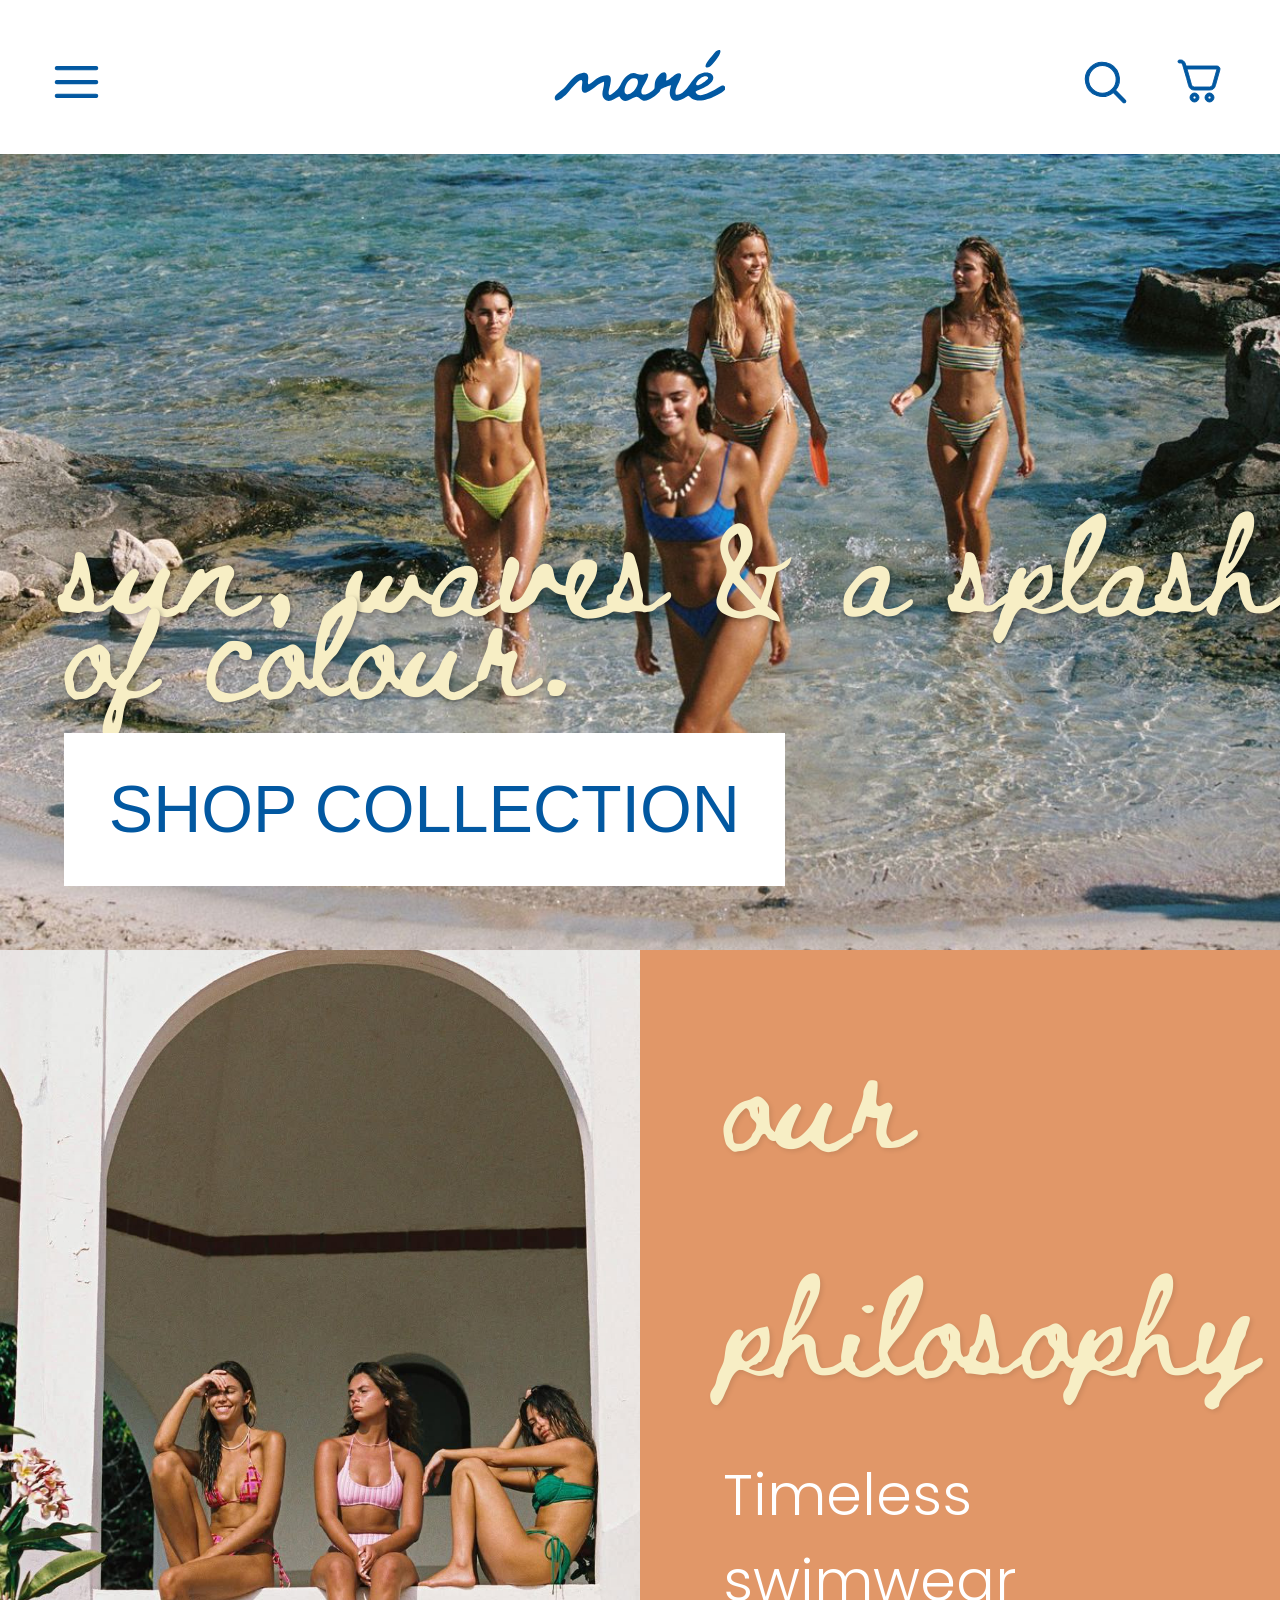
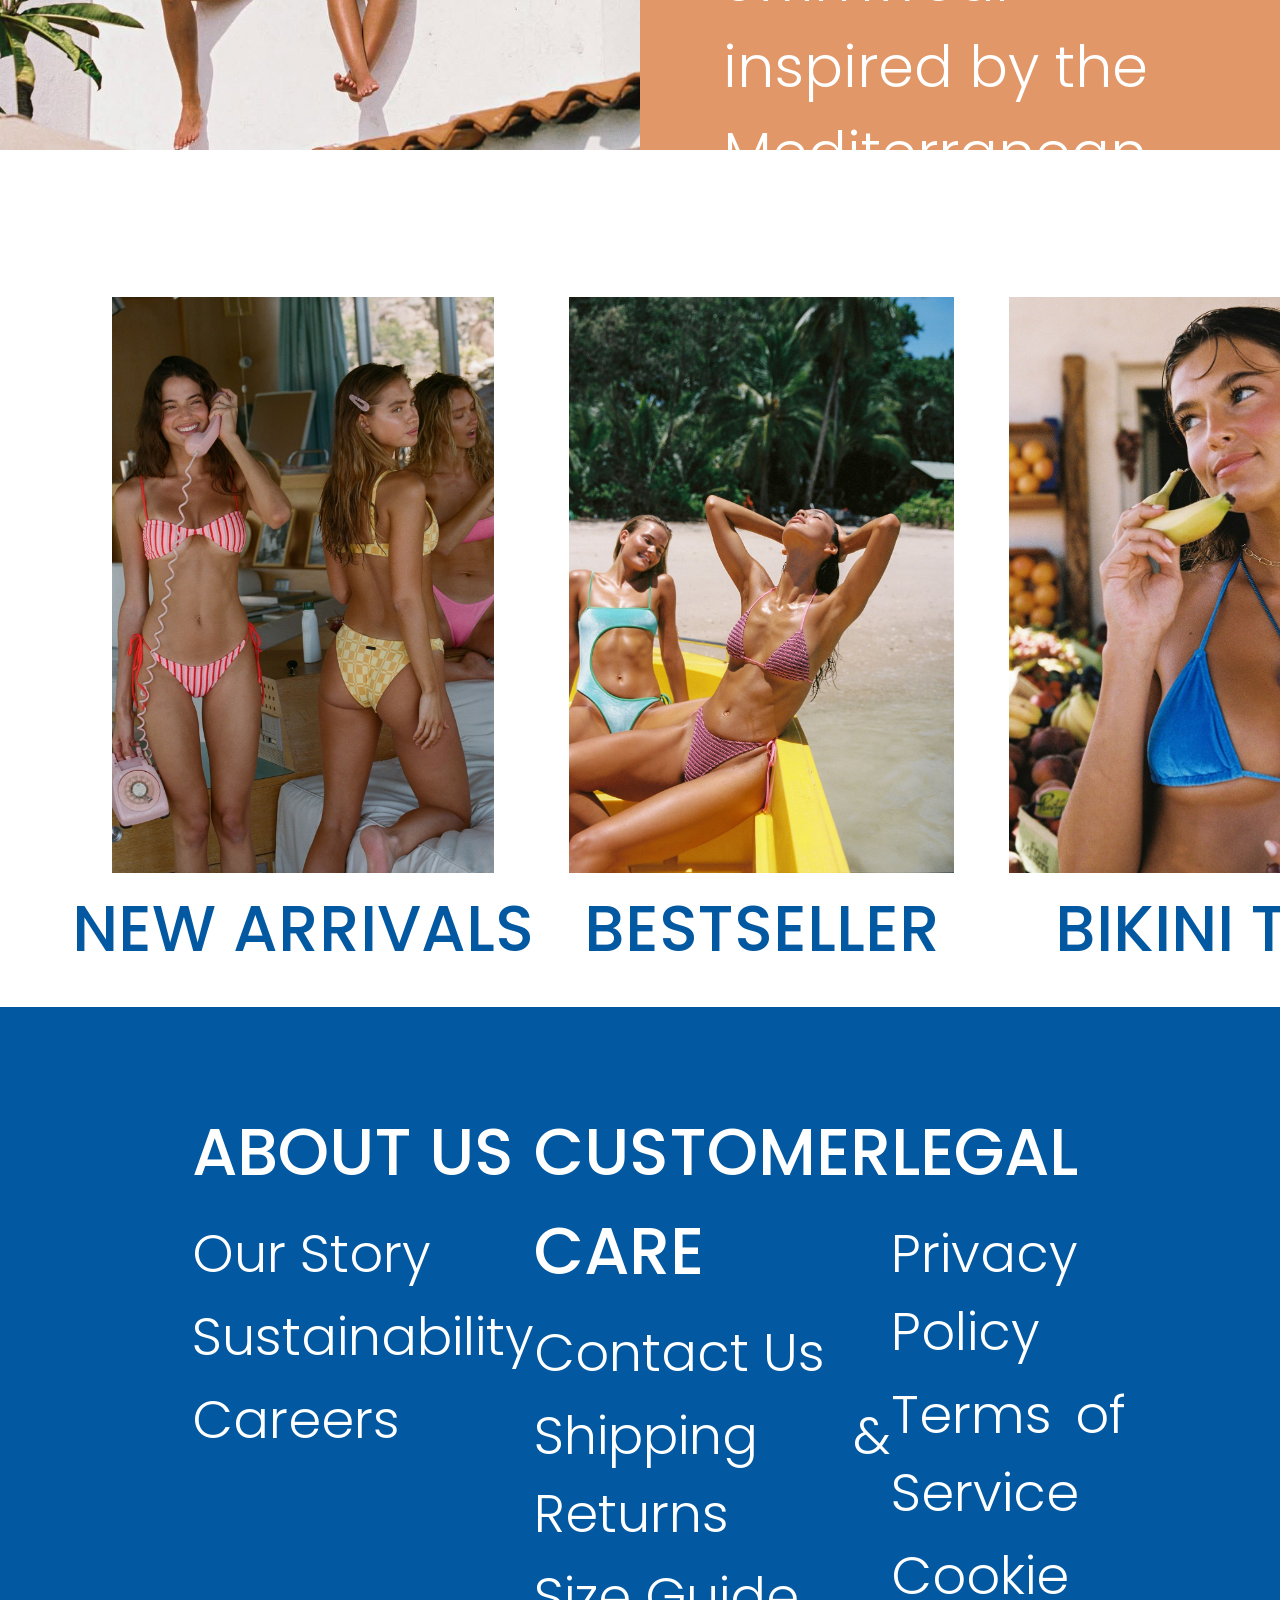
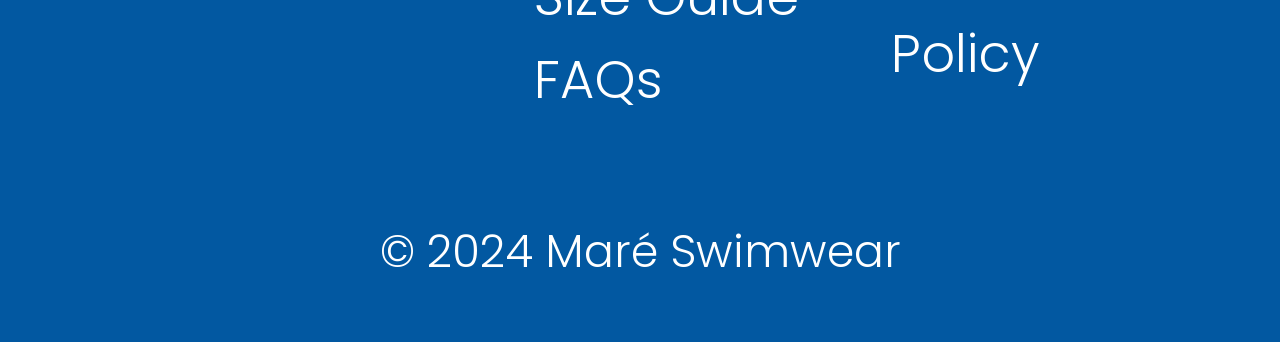
==== commit 01ceda6d: "changed file names" ====
--- a/index.html
+++ b/index.html
@@ -10,8 +10,8 @@
     <link rel="stylesheet" href="CSS/pages/home.css" />
     <link rel="stylesheet" href="CSS/pages/bestseller.css" />
     <link rel="stylesheet" href="CSS/pages/shopping-cart.css" />
-    <link rel="stylesheet" href="CSS/responsive design/<1000px.css" />
-    <link rel="stylesheet" href="CSS/responsive design/<2000px.css" />
+    <link rel="stylesheet" href="CSS/responsive design/1000px.css" />
+    <link rel="stylesheet" href="CSS/responsive design/2000px.css" />
 
     <!-- JavaSript -->
     <script src="JavaScript/main.js" defer></script>
--- a/CSS/main.css
+++ b/CSS/main.css
@@ -5,7 +5,6 @@
   font-style: normal;
   padding: 0;
   margin: 0;
-  font-size: 5.5vw;
   overflow-x: hidden;
 }
 
@@ -16,9 +15,7 @@
   font-weight: 400;
   font-style: normal;
   color: #f7eec5;
-  font-size: 9vw;
 }
-
 h3 {
   font-family: "Poppins", sans-serif;
   font-weight: 700;
@@ -27,14 +24,12 @@
   margin: 0;
   color: #ffffff;
 }
-
 h4,
 h5,
 h6 {
   font-family: "Poppins", sans-serif;
   font-weight: 500;
   font-style: normal;
-  font-size: 5.2vw;
   margin-bottom: 0.5rem;
   margin-top: 2rem;
 }
@@ -47,7 +42,6 @@
   font-weight: 500;
   border-style: none;
 }
-
 button:hover {
   background-color: #0258a1;
   color: #ffffff;
@@ -73,6 +67,7 @@
   background-color: #ffffff;
   margin-top: 0;
 }
+
 /* menu overlay */
 .menu-overlay {
   position: fixed;
@@ -102,51 +97,33 @@
 .menu-dim-layer.active {
   opacity: 1;
 }
-
 .menu-overlay-content a {
   display: flex;
   justify-content: left;
   gap: 0.5rem;
   color: #0258a1;
-  font-size: 5.5vw;
   text-decoration: none;
   text-align: none;
-  margin-left: 6vw;
   transition: color 0.2s ease-in-out;
 }
+
+/* submenu */
 .submenu {
   display: none;
   margin-left: 2rem;
 }
-
 .submenu.open {
   display: block;
 }
-
 .chevron-toggle {
   transition: transform 0.3s ease;
   transform: rotate(0deg);
-  width: 3vw;
-  height: 3vw;
-  margin-top: 0.7vw;
 }
-
 .chevron-toggle.chevron-up {
   transform: rotate(180deg);
 }
-
-.submenu a {
-  font-size: 4.75vw;
-}
 .close-nav {
   position: absolute;
-  top: 2rem;
-  right: 2rem;
-}
-
-.close-icon {
-  width: 2vw;
-  height: 2vw;
 }
 
 /* LOGO */
@@ -154,9 +131,6 @@
   position: absolute;
   left: 50%;
   transform: translateX(-50%);
-}
-.logo img {
-  height: 4vw;
 }
 
 .nav-left,
@@ -170,14 +144,7 @@
 
 /* icon size */
 nav ul li a img {
-  height: 4vw;
-  width: 4vw;
   display: block;
-}
-
-.shopping-cart-icon {
-  height: 4.7vw;
-  width: 4.7vw;
 }
 
 /* FOOTER SECTION */
@@ -190,14 +157,12 @@
   text-align: justify;
   margin-top: auto;
 }
-
 .footer-menu {
   display: flex;
   flex-direction: row;
   justify-content: space-between;
   margin-bottom: 5.5vh;
 }
-
 .footer-column {
   display: flex;
   flex-direction: column;
@@ -208,7 +173,6 @@
   list-style-type: none;
   padding: 0;
   margin: 0;
-  font-size: 4.5vw;
 }
 .footer-links li {
   margin: 0.3rem 0;
@@ -227,7 +191,5 @@
   display: flex;
   justify-content: center;
   align-items: center;
-  margin-bottom: -3vw;
-  font-size: 3.7vw;
   color: #ffffff;
 }
--- a/CSS/pages/home.css
+++ b/CSS/pages/home.css
@@ -4,7 +4,6 @@
   width: 100%;
   height: auto;
 }
-
 .hero-container img {
   width: 100%;
   height: auto;
@@ -15,8 +14,6 @@
 /* Hero text overlay */
 .landing-page .hero-overlay {
   position: absolute;
-  bottom: 5vw;
-  left: 5vw;
   display: flex;
   flex-direction: column;
   align-items: flex-start;
@@ -24,7 +21,6 @@
 .landing-page .hero-overlay h1 {
   margin-top: 0;
   margin-bottom: 3.7vw;
-  line-height: 6.5vw;
   text-shadow: 2px 2px 5px rgba(0, 0, 0, 0.3);
 }
 
@@ -39,39 +35,29 @@
   flex-direction: row;
   gap: 4vw;
   flex-wrap: nowrap;
-  height: 70vw;
 }
-
 .about-image img {
   height: 100%;
   display: block;
   object-fit: cover;
   object-position: center;
 }
-
 .about-text {
   display: flex;
   flex-direction: column;
   margin: 2rem 4rem 2rem 2rem;
 }
-
 .about-text h2 {
   margin-top: 0;
   margin-bottom: 1rem;
   text-shadow: 2px 2px 5px rgba(0, 0, 0, 0.1);
 }
 
-.about-text p {
-  line-height: 1.4rem;
-}
-
-/* PRODUCT ESSENTIALS SECTION */
+/* CATEGORY SECTION */
 .product-essentials {
   padding: 0 2rem;
   width: 100%;
-  height: 70vw;
 }
-
 .category-list {
   display: flex;
   flex-direction: row;
@@ -81,13 +67,10 @@
   overflow-x: auto;
   scroll-behavior: smooth; /* adds horizontal scroll behaviour */
 }
-
 .category-item img {
   width: auto;
-  height: 55vw;
   margin-left: 1.5vw;
   margin-right: 1.5vw;
-  margin-top: 6vw;
   align-items: center;
   align-content: center;
 }
@@ -104,7 +87,6 @@
   text-decoration: none;
   color: #0258a1;
   font-weight: 500;
-  font-size: 1.7rem;
 
   display: flex;
   flex-direction: column;
@@ -116,7 +98,6 @@
   text-decoration: none;
   transition: 0.2s ease-in;
 }
-
 .category-title {
   margin-top: 0.5rem;
   display: block;
--- a/CSS/pages/bestseller.css
+++ b/CSS/pages/bestseller.css
@@ -14,10 +14,10 @@
   justify-content: center;
   align-items: flex-end;
 }
-
 .bestseller-page .hero-overlay h3 {
   margin-bottom: 5vw;
 }
+
 /* PRODUCT DISPLAY SECTION */
 .product-grid {
   display: grid;
@@ -25,13 +25,11 @@
   gap: 5rem;
   padding: 5rem;
 }
-
 .product-display {
   display: flex;
   flex-direction: column;
   align-items: center;
 }
-
 .product-image {
   position: relative;
   width: 100%;
@@ -50,18 +48,17 @@
 .product-image img.front {
   position: absolute;
 }
+
 /* Icon Product Image */
 .add-to-basket-icon {
   position: absolute;
-  top: 3.5vw;
-  right: 3.5vw;
-  width: 5.5vw;
-  height: 5.5vw;
 }
+
 /* Icon Product Image Hover */
 .add-to-basket-icon img.back {
   opacity: 0;
 }
+
 /* Hover: Switch Images & Icons */
 .product-image:hover img.front {
   opacity: 0;
@@ -72,22 +69,20 @@
 .product-image:hover .add-to-basket-icon img.front {
   opacity: 0;
 }
-
 .product-image:hover .add-to-basket-icon img.back {
   opacity: 1;
 }
+
 /* Product Details */
 .product-info {
   width: 100%;
   margin-top: 0.8rem;
   text-align: left;
 }
-
 .product-name {
   color: #0258a1;
   margin-bottom: 0.2rem;
 }
-
 .product-price {
   color: #0258a1;
   margin-top: 0.7rem;
--- a/CSS/pages/shopping-cart.css
+++ b/CSS/pages/shopping-cart.css
@@ -1,3 +1,4 @@
+/* SHOPPING CART */
 .shopping-cart {
   margin-left: 10vw;
   margin-right: 10vw;
@@ -7,6 +8,7 @@
   color: #0258a1;
   text-align: center;
 }
+
 /* Cart Table */
 #cart-items {
   width: 100%;
@@ -14,16 +16,13 @@
   border-collapse: collapse;
   margin: 0 auto;
 }
-
 #cart-items thead {
   border-bottom: 2px solid #e5e5e5;
 }
-
 #cart-items th {
   font-weight: 600;
   text-align: left;
 }
-
 #cart-items td:first-child {
   font-weight: 300;
 }
@@ -32,6 +31,7 @@
   align-items: center;
   justify-content: space-between;
 }
+
 /* Quantity Input */
 .quantity-input {
   border: 1px solid #e5e5e5;
@@ -48,7 +48,6 @@
   font-weight: 300;
   background-color: transparent;
 }
-
 .quantity-btn:hover {
   color: #e19768;
   transform: scale(1.3);
@@ -68,12 +67,10 @@
 #cart-items td:nth-child(1) {
   width: 40%; /* Product */
 }
-
 #cart-items th:nth-child(2),
 #cart-items td:nth-child(2) {
   width: 35%; /* Quantity */
 }
-
 #cart-items th:nth-child(3),
 #cart-items td:nth-child(3) {
   width: 25%; /* Price + Icon */
@@ -92,21 +89,17 @@
   flex-direction: column;
   align-items: flex-end;
 }
-
 #cart-summary p {
   color: #0258a1;
   text-align: left;
 }
-
 #cart-summary p:last-of-type {
   font-weight: 500;
 }
-
 #checkout-button {
   background-color: #0258a1;
   color: #ffffff;
 }
-
 #checkout-button:hover {
   transition: 0.2s ease-in;
   background-color: #e19768;
--- a/CSS/responsive design/1000px.css
+++ b/CSS/responsive design/1000px.css
@@ -0,0 +1,425 @@
+/* MAIN */
+
+/* typography */
+@media (min-width: 700px) {
+  body {
+    font-size: 5vw;
+  }
+  h4,
+  h5,
+  h6 {
+    font-size: 6.5vw;
+  }
+}
+
+@media (min-width: 1000px) {
+  body {
+    font-size: 4.5vw;
+  }
+  h4,
+  h5,
+  h6 {
+    font-size: 5.1vw;
+  }
+}
+
+/* button */
+@media (min-width: 700px) {
+  button {
+    padding: 3.5vw 4vw;
+    font-size: 5.7vw;
+  }
+}
+
+@media (min-width: 1000px) {
+  button {
+    padding: 3vw 3.5vw;
+    font-size: 5.2vw;
+  }
+}
+
+/* Navigation Bar */
+@media (min-width: 700px) {
+  .navigation-bar {
+    padding: 3.5vw 4.5vw;
+    margin-top: 1vw;
+  }
+  .nav-right {
+    gap: 3vw;
+  }
+  nav ul li a img {
+    height: 4.5vw;
+    width: 4.5vw;
+  }
+  .shopping-cart-icon {
+    height: 5.2vw;
+    width: 5.2vw;
+  }
+  .logo img {
+    height: 4.5vw;
+  }
+}
+
+@media (min-width: 1000px) {
+  .navigation-bar {
+    padding: 3vw 4vw;
+    margin-top: 1vw;
+  }
+  .nav-right {
+    gap: 3vw;
+  }
+  nav ul li a img {
+    height: 4vw;
+    width: 4vw;
+  }
+  .shopping-cart-icon {
+    height: 4.7vw;
+    width: 4.7vw;
+  }
+  .logo img {
+    height: 4vw;
+  }
+}
+
+/* Menu Overlay */
+@media (min-width: 700px) {
+  .menu-overlay {
+    padding-top: 5.5vw;
+  }
+  .menu-overlay.open {
+    width: 38%;
+    height: 100%;
+  }
+  .menu-overlay-content a {
+    font-size: 6.5vw;
+    margin-left: 6vw;
+  }
+  .menu-overlay-content a:first-child {
+    margin-top: 1vw;
+  }
+  .submenu {
+    margin-left: 2vw;
+  }
+  .chevron-toggle {
+    width: 3.5vw;
+    height: 3.5vw;
+    margin-top: 0.3vw;
+  }
+  .submenu a {
+    font-size: 5.5vw;
+  }
+  .close-nav {
+    top: 3vw;
+    right: 3vw;
+  }
+  .close-icon {
+    width: 3vw;
+    height: 3vw;
+  }
+}
+
+@media (min-width: 1000px) {
+  .menu-overlay {
+    padding-top: 5vw;
+  }
+  .menu-overlay.open {
+    width: 33%;
+  }
+  .menu-overlay-content a {
+    font-size: 4.8vw;
+    margin-left: 6vw;
+  }
+  .menu-overlay-content a:first-child {
+    margin-top: 0.75vw;
+  }
+  .submenu {
+    margin-left: 2vw;
+  }
+  .submenu a:first-child {
+    margin-top: 1.2vw;
+  }
+  .chevron-toggle {
+    width: 3vw;
+    height: 3vw;
+    margin-top: 0.25vw;
+  }
+  .submenu a {
+    font-size: 4.75vw;
+  }
+  .close-nav {
+    top: 2.5vw;
+    right: 3.5vw;
+  }
+  .close-icon {
+    width: 2.5vw;
+    height: 2.5vw;
+  }
+}
+
+/* LANDING PAGE */
+
+/* hero section */
+@media (min-width: 700px) {
+  .hero-container img {
+    object-position: center 2px;
+    height: 70vw;
+  }
+  .landing-page .hero-overlay h1 {
+    font-size: 8vw;
+    line-height: 6.5vw;
+  }
+  .landing-page .hero-overlay {
+    bottom: 5vw;
+    left: 5vw;
+  }
+}
+
+@media (min-width: 1000px) {
+  .hero-container img {
+    object-position: center 4px;
+    height: 62.5vw;
+  }
+  .landing-page .hero-overlay h1 {
+    font-size: 8vw;
+    line-height: 6.5vw;
+  }
+  .landing-page .hero-overlay {
+    bottom: 5vw;
+    left: 5vw;
+  }
+}
+
+/* About Section */
+@media (min-width: 700px) {
+  .about-container {
+    height: 70vw;
+  }
+  .about-image img {
+    object-position: center;
+    width: 46vw;
+  }
+  .about-text h2 {
+    font-size: 8vw;
+  }
+  .about-text p {
+    font-size: 2vw;
+  }
+}
+
+@media (min-width: 1000px) {
+  .about-container {
+    height: 62.5vw;
+  }
+  .about-image img {
+    object-position: center 90%;
+    width: 50vw;
+  }
+  .about-text h2 {
+    font-size: 8vw;
+  }
+  .about-text p {
+    font-size: 3vw;
+  }
+}
+
+/* Category Section */
+@media (min-width: 700px) {
+  .product-essentials {
+    height: 70vw;
+  }
+  .category-item img {
+    height: 50vw;
+    margin-top: 8vw;
+  }
+  .category-item a {
+    font-size: 5.5vw;
+  }
+}
+
+@media (min-width: 1000px) {
+  .product-essentials {
+    height: 62.5vw;
+  }
+  .category-item img {
+    height: 45vw;
+    margin-top: 7vw;
+  }
+  .category-item a {
+    font-size: 5vw;
+  }
+}
+
+/* Footer */
+@media (min-width: 700px) {
+  .footer {
+    height: 35vh;
+  }
+  .footer-menu {
+    margin-left: 7vw;
+    margin-right: 4vw;
+  }
+  .footer-links {
+    font-size: 5vw;
+  }
+  .copyright-section {
+    margin-bottom: -3.5vw;
+    font-size: 2.5vw;
+  }
+}
+
+@media (min-width: 1000px) {
+  .footer {
+    height: 31.25vh;
+  }
+  .footer-menu {
+    margin-left: 10vw;
+    margin-right: 7vw;
+  }
+  .footer-links {
+    font-size: 4.1vw;
+  }
+  .footer-column {
+    gap: 0;
+  }
+  .copyright-section {
+    margin-bottom: -4vw;
+    font-size: 3.5vw;
+  }
+}
+
+/* BESTSELLER PAGE */
+@media (min-width: 700px) {
+  .bestseller-page .hero-container img {
+    object-position: center 7px;
+    height: 70vw;
+  }
+  .bestseller-page .hero-overlay h3 {
+    font-size: 14vw;
+  }
+}
+
+@media (min-width: 1000px) {
+  .bestseller-page .hero-container img {
+    object-position: center 7px;
+    height: 62.5vw;
+  }
+  .bestseller-page .hero-overlay h3 {
+    font-size: 13vw;
+  }
+}
+
+/* product pictures */
+@media (min-width: 700px) {
+  .product-grid {
+    grid-template-columns: repeat(1, 1fr);
+  }
+  .add-to-basket-icon {
+    top: 3.5vw;
+    right: 3.5vw;
+    width: 5.5vw;
+    height: 5.5vw;
+  }
+  .product-name {
+    font-size: 9vw;
+  }
+  .product-price {
+    font-size: 7vw;
+  }
+}
+
+@media (min-width: 1000px) {
+  .product-grid {
+    grid-template-columns: repeat(2, 1fr);
+  }
+  .add-to-basket-icon {
+    position: absolute;
+    top: 2.5vw;
+    right: 2.5vw;
+    width: 4.5vw;
+    height: 4.5vw;
+  }
+  .product-name {
+    font-size: 5.5vw;
+  }
+  .product-price {
+    font-size: 4.5vw;
+  }
+}
+
+/* SHOPPING CART */
+@media (min-width: 700px) {
+  .shopping-cart {
+    height: 70vh;
+  }
+  .cart-title {
+    margin: 3vw;
+    font-size: 7vw;
+  }
+  #cart-items th {
+    padding-bottom: 0.5vw;
+    font-size: 5.3vw;
+  }
+  #cart-items th:nth-child(2) {
+    padding-left: 4.5vw;
+  }
+  #cart-items td:nth-child(3) {
+    gap: 2vw;
+  }
+  #cart-items td {
+    font-size: 4vw;
+  }
+  .remove-icon {
+    height: 2.5vw;
+  }
+  #cart-summary {
+    padding-top: 3vw;
+    padding-right: 4vw;
+    padding-bottom: 4vw;
+  }
+  #cart-summary p {
+    font-size: 4vw;
+    margin: 0.5vw;
+  }
+  #checkout-button {
+    padding: 1.7vw 2.7vw;
+    margin-top: 3vw;
+    font-size: 5vw;
+  }
+}
+
+@media (min-width: 1000px) {
+  .shopping-cart {
+    height: 65vh;
+  }
+  .cart-title {
+    font-size: 8vw;
+  }
+  #cart-items th {
+    font-size: 5.5vw;
+  }
+  #cart-items th:nth-child(2) {
+    padding-left: 2.5vw;
+  }
+  #cart-items td:nth-child(3) {
+    gap: 2vw;
+  }
+  #cart-items td {
+    font-size: 4.5vw;
+  }
+  .remove-icon {
+    height: 2.7vw;
+  }
+  #cart-summary {
+    padding-right: 3vw;
+    padding-bottom: 3vw;
+  }
+  #cart-summary p {
+    font-size: 4.5vw;
+    margin: 0.75vw;
+  }
+  #checkout-button {
+    padding: 1.6vw 2.6vw;
+    margin-top: 3vw;
+    font-size: 5vw;
+  }
+}
--- a/CSS/responsive design/2000px.css
+++ b/CSS/responsive design/2000px.css
@@ -0,0 +1,438 @@
+/* MAIN */
+
+/* typography */
+
+@media (min-width: 1500px) {
+  body {
+    font-size: 4vw;
+  }
+  h4,
+  h5,
+  h6 {
+    font-size: 4vw;
+  }
+}
+
+@media (min-width: 2000px) {
+  body {
+    font-size: 3.5vw;
+  }
+  h4,
+  h5,
+  h6 {
+    font-size: 3.7vw;
+  }
+}
+
+/* button */
+@media (min-width: 1500px) {
+  button {
+    padding: 2.5vw 3vw;
+    font-size: 4.7vw;
+  }
+}
+
+@media (min-width: 2000px) {
+  button {
+    padding: 2vw 2.5vw;
+    font-size: 3.5vw;
+  }
+}
+
+/* Navigation Bar */
+@media (min-width: 1500px) {
+  .navigation-bar {
+    padding: 2vw 3vw;
+    margin-top: 1vw;
+  }
+  .nav-right {
+    gap: 2.5vw;
+  }
+  nav ul li a img {
+    height: 3vw;
+    width: 3vw;
+  }
+  .shopping-cart-icon {
+    height: 3.7vw;
+    width: 3.7vw;
+  }
+  .logo img {
+    height: 3vw;
+  }
+}
+
+@media (min-width: 2000px) {
+  .navigation-bar {
+    padding: 2.5vw 2.5vw;
+    margin-top: 0;
+  }
+  .nav-right {
+    gap: 2vw;
+  }
+  nav ul li a img {
+    height: 2.5vw;
+    width: 2.5vw;
+  }
+  .shopping-cart-icon {
+    height: 3vw;
+    width: 3vw;
+  }
+  .logo img {
+    height: 2.5vw;
+    padding-top: 0.5vw;
+  }
+}
+
+/* Menu Overlay */
+@media (min-width: 1500px) {
+  .menu-overlay {
+    padding-top: 4.5vw;
+  }
+  .menu-overlay.open {
+    width: 27%;
+  }
+  .menu-overlay-content a {
+    font-size: 4vw;
+    margin-left: 5vw;
+  }
+  .menu-overlay-content a:first-child {
+    margin-top: 0.25vw;
+  }
+  .submenu {
+    margin-left: 2vw;
+  }
+  .chevron-toggle {
+    width: 2.5vw;
+    height: 2.5vw;
+    margin-top: 0.2vw;
+  }
+  .submenu a {
+    font-size: 3.6vw;
+  }
+  .close-nav {
+    top: 1vw;
+    right: 2vw;
+  }
+  .close-icon {
+    width: 2vw;
+    height: 2vw;
+  }
+}
+
+@media (min-width: 2000px) {
+  .menu-overlay {
+    padding-top: 2.5vw;
+  }
+  .menu-overlay.open {
+    width: 22%;
+  }
+  .menu-overlay-content a {
+    font-size: 3.2vw;
+    margin-left: 4vw;
+  }
+  .menu-overlay-content a:first-child {
+    margin-top: 1.5vw;
+  }
+  .submenu {
+    margin-left: 2vw;
+  }
+  .chevron-toggle {
+    width: 1.8vw;
+    height: 1.8vw;
+    margin-top: 0.2vw;
+  }
+  .submenu a {
+    font-size: 2.7vw;
+  }
+  .submenu a:first-child {
+    margin-top: 1vw;
+  }
+  .close-nav {
+    top: 0.4vw;
+    right: 2.2vw;
+  }
+  .close-icon {
+    width: 1.5vw;
+    height: 1.5vw;
+  }
+}
+
+/* LANDING PAGE */
+
+/* hero section */
+@media (min-width: 1500px) {
+  .hero-container img {
+    object-position: center 6px;
+    height: 55vw;
+  }
+  .landing-page .hero-overlay h1 {
+    font-size: 7vw;
+    line-height: 5.5vw;
+  }
+  .landing-page .hero-overlay {
+    bottom: 4vw;
+    left: 4vw;
+  }
+}
+
+@media (min-width: 2000px) {
+  .hero-container img {
+    object-position: center 8px;
+    height: 47.5vw;
+  }
+  .landing-page .hero-overlay h1 {
+    font-size: 6vw;
+    line-height: 5vw;
+  }
+  .landing-page .hero-overlay {
+    bottom: 3vw;
+    left: 3vw;
+  }
+}
+
+/* About Section */
+@media (min-width: 1500px) {
+  .about-container {
+    height: 55vw;
+  }
+  .about-image img {
+    object-position: center 90%;
+  }
+  .about-text h2 {
+    font-size: 7vw;
+  }
+  .about-text p {
+    font-size: 2vw;
+  }
+}
+
+@media (min-width: 2000px) {
+  .about-container {
+    height: 47.5vw;
+  }
+  .about-image img {
+    object-position: center 90%;
+  }
+  .about-text h2 {
+    font-size: 6vw;
+  }
+  .about-text p {
+    font-size: 1vw;
+  }
+}
+
+/* Category Section */
+@media (min-width: 1500px) {
+  .product-essentials {
+    height: 55vw;
+  }
+  .category-item img {
+    height: 40vw;
+    margin-top: 6vw;
+  }
+  .category-item a {
+    font-size: 4vw;
+  }
+}
+
+@media (min-width: 2000px) {
+  .product-essentials {
+    height: 47.5vw;
+  }
+  .category-item img {
+    height: 35vw;
+    margin-top: 5vw;
+  }
+  .category-item a {
+    font-size: 3.5vw;
+  }
+}
+
+/* Footer */
+@media (min-width: 1500px) {
+  .footer {
+    height: 27.5vh;
+  }
+  .footer-menu {
+    margin-left: 12vw;
+    margin-right: 10vw;
+  }
+  .footer-links {
+    font-size: 3.5vw;
+  }
+  .copyright-section {
+    margin-bottom: -3vw;
+    font-size: 2.5vw;
+  }
+}
+
+@media (min-width: 2000px) {
+  .footer {
+    height: 23.75vh;
+  }
+  .footer-menu {
+    margin-left: 20vw;
+    margin-right: 17vw;
+  }
+  .footer-links {
+    font-size: 3vw;
+  }
+  .copyright-section {
+    margin-bottom: -2.5vw;
+    font-size: 2.5vw;
+  }
+}
+
+/* BESTSELLER PAGE */
+@media (min-width: 1500px) {
+  .bestseller-page .hero-container img {
+    object-position: center;
+    height: 55vw;
+  }
+
+  .bestseller-page .hero-overlay h3 {
+    font-size: 11.5vw;
+  }
+}
+
+@media (min-width: 2000px) {
+  .bestseller-page .hero-container img {
+    object-position: center;
+    height: 47.5vw;
+  }
+
+  .bestseller-page .hero-overlay h3 {
+    font-size: 10vw;
+  }
+}
+/* product pictures */
+@media (min-width: 1500px) {
+  .product-grid {
+    grid-template-columns: repeat(3, 1fr);
+  }
+  .add-to-basket-icon {
+    position: absolute;
+    top: 2vw;
+    right: 2vw;
+    width: 3.5vw;
+    height: 3.5vw;
+  }
+
+  .product-name {
+    font-size: 4.1vw;
+  }
+
+  .product-price {
+    font-size: 3.5vw;
+  }
+}
+
+@media (min-width: 2000px) {
+  .product-grid {
+    grid-template-columns: repeat(4, 1fr);
+  }
+  .add-to-basket-icon {
+    position: absolute;
+    top: 1.2vw;
+    right: 1.2vw;
+    width: 2.7vw;
+    height: 2.7vw;
+  }
+
+  .product-name {
+    font-size: 3vw;
+  }
+
+  .product-price {
+    font-size: 2.5vw;
+  }
+}
+
+/* SHOPPING CART */
+@media (min-width: 1500px) {
+  .shopping-cart {
+    height: 60vh;
+  }
+  .cart-title {
+    font-size: 7vw;
+  }
+
+  #cart-items th {
+    font-size: 4.5vw;
+  }
+  #cart-items th:nth-child(2) {
+    padding-left: 3vw;
+  }
+  #cart-items th:nth-child(2),
+  #cart-items td:nth-child(2) {
+    width: 30%; /* Quantity */
+  }
+  #cart-items td:nth-child(3) {
+    gap: 3vw;
+  }
+  #cart-items th:nth-child(3),
+  #cart-items td:nth-child(3) {
+    width: 30%; /* Price + Icon */
+  }
+  #cart-items td {
+    font-size: 4vw;
+  }
+
+  .remove-icon {
+    height: 2.4vw;
+    padding-left: 2vw;
+  }
+
+  #cart-summary {
+    padding-right: 2.5vw;
+    padding-bottom: 2.5vw;
+  }
+  #cart-summary p {
+    font-size: 4vw;
+    margin: 0.5vw;
+  }
+
+  #checkout-button {
+    padding: 1.4vw 2.4vw;
+    margin-top: 4vw;
+    font-size: 4vw;
+  }
+}
+
+@media (min-width: 2000px) {
+  .shopping-cart {
+    height: 55vh;
+  }
+  .cart-title {
+    font-size: 6vw;
+  }
+
+  #cart-items th {
+    font-size: 4vw;
+  }
+  #cart-items th:nth-child(2) {
+    padding-left: 2.1vw;
+  }
+  #cart-items td {
+    font-size: 3.5vw;
+  }
+
+  .remove-icon {
+    height: 2vw;
+  }
+
+  #cart-summary {
+    padding-right: 2.5vw;
+    padding-bottom: 2.5vw;
+  }
+  #cart-summary p {
+    font-size: 4vw;
+    margin: 0.5vw;
+  }
+
+  #checkout-button {
+    padding: 1.5vw 2.5vw;
+    margin-top: 4vw;
+    font-size: 4vw;
+  }
+}
